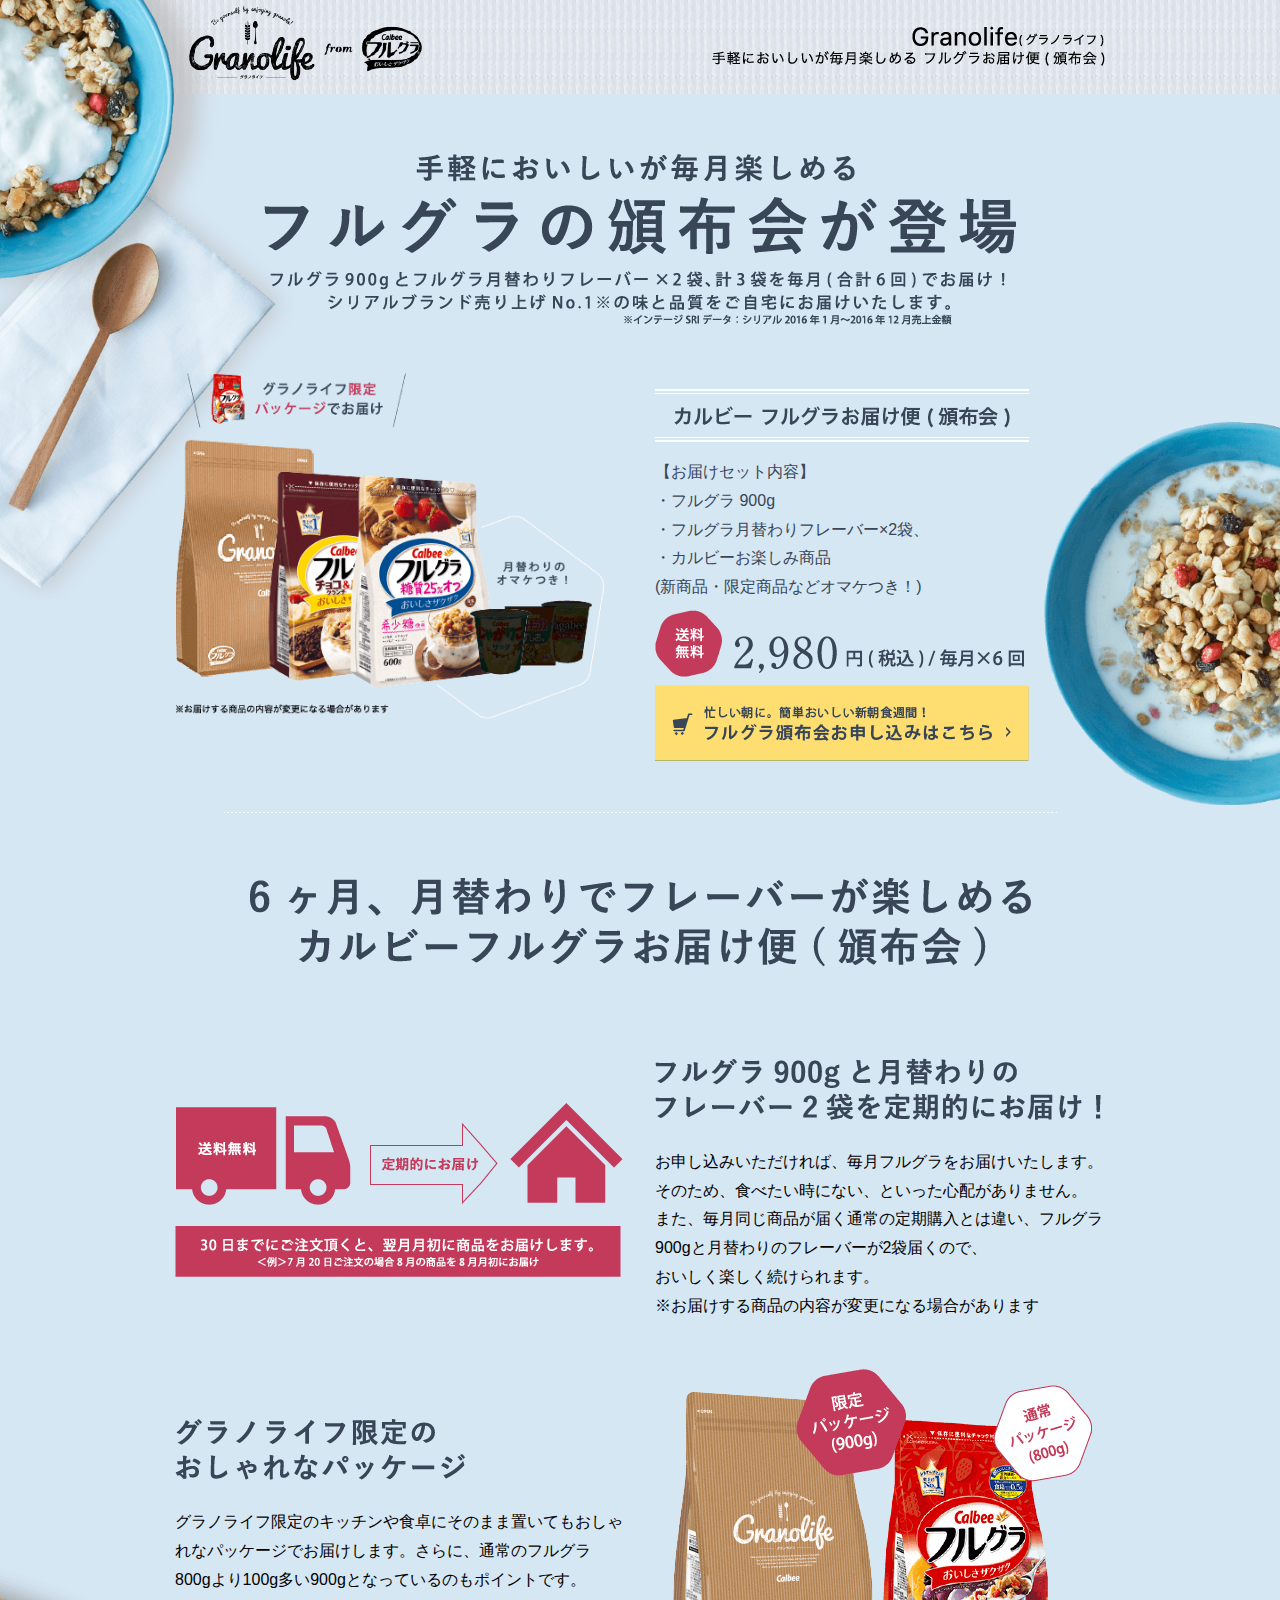
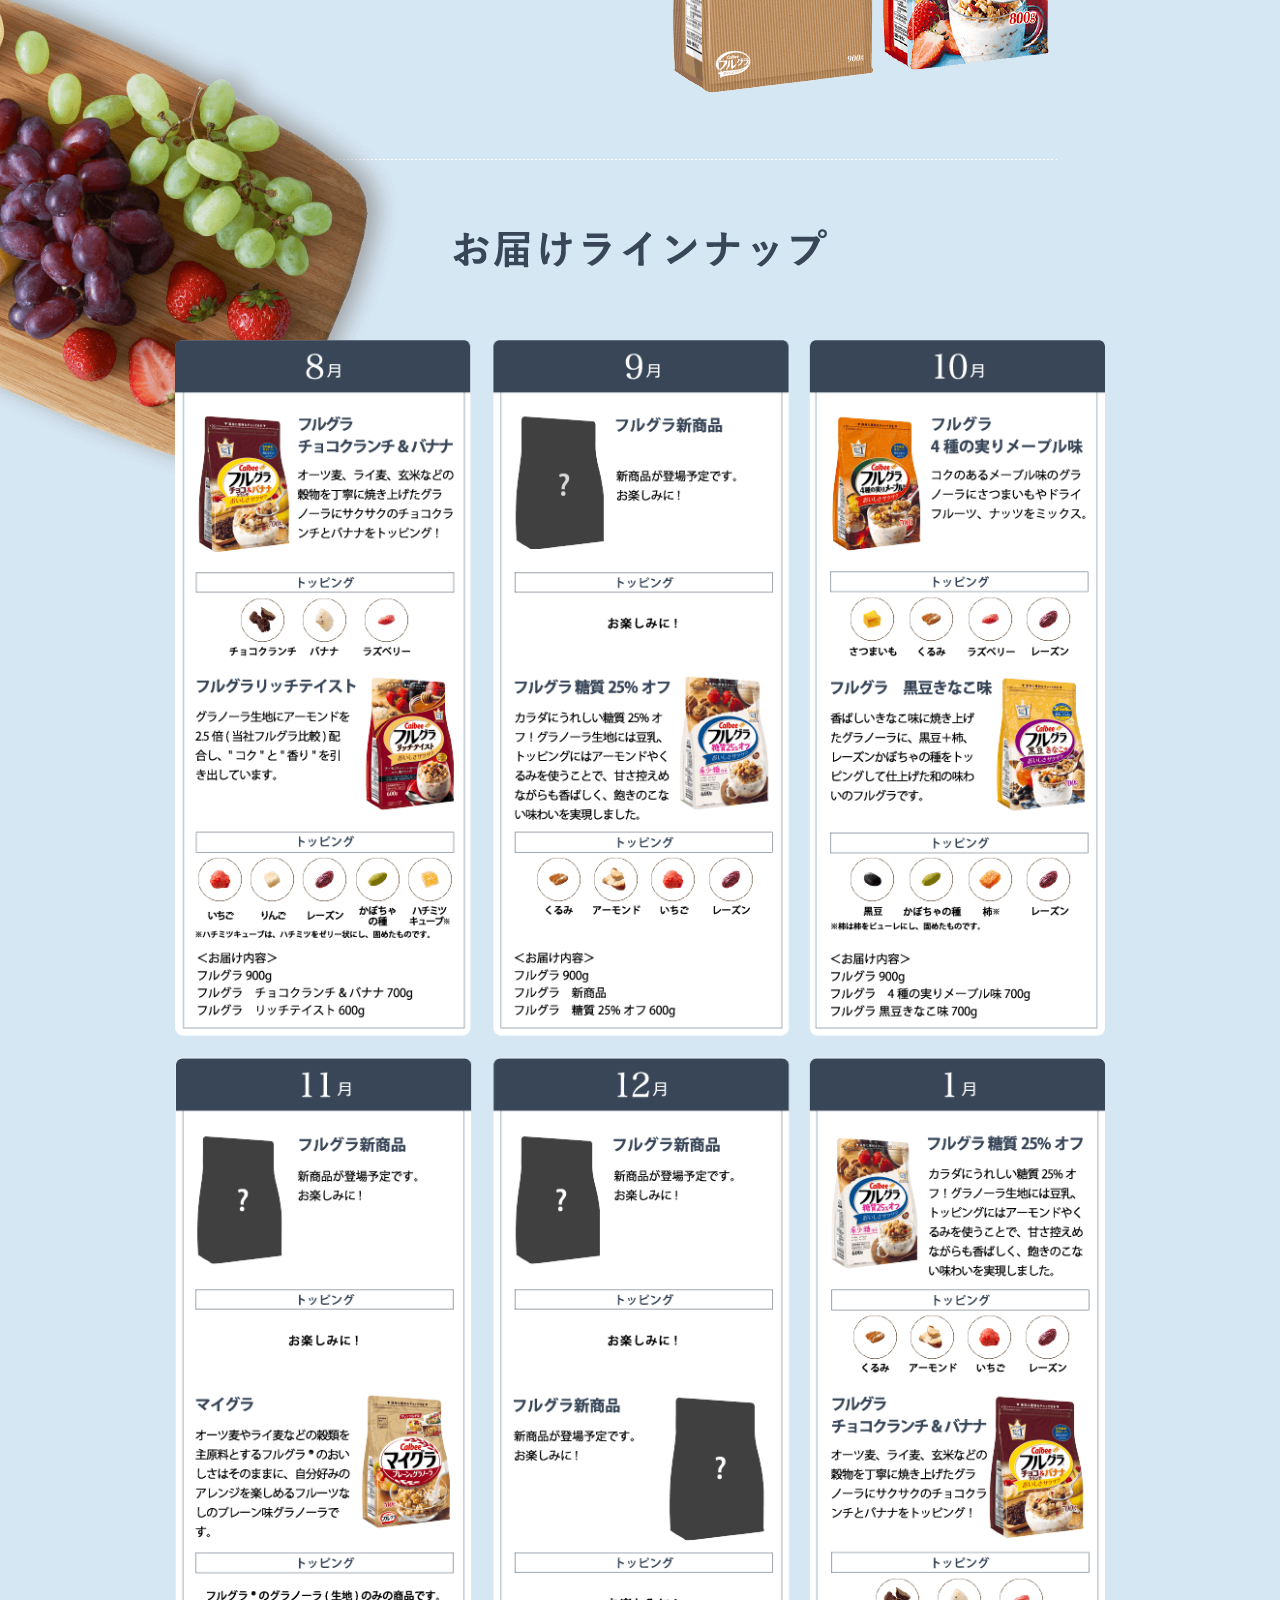
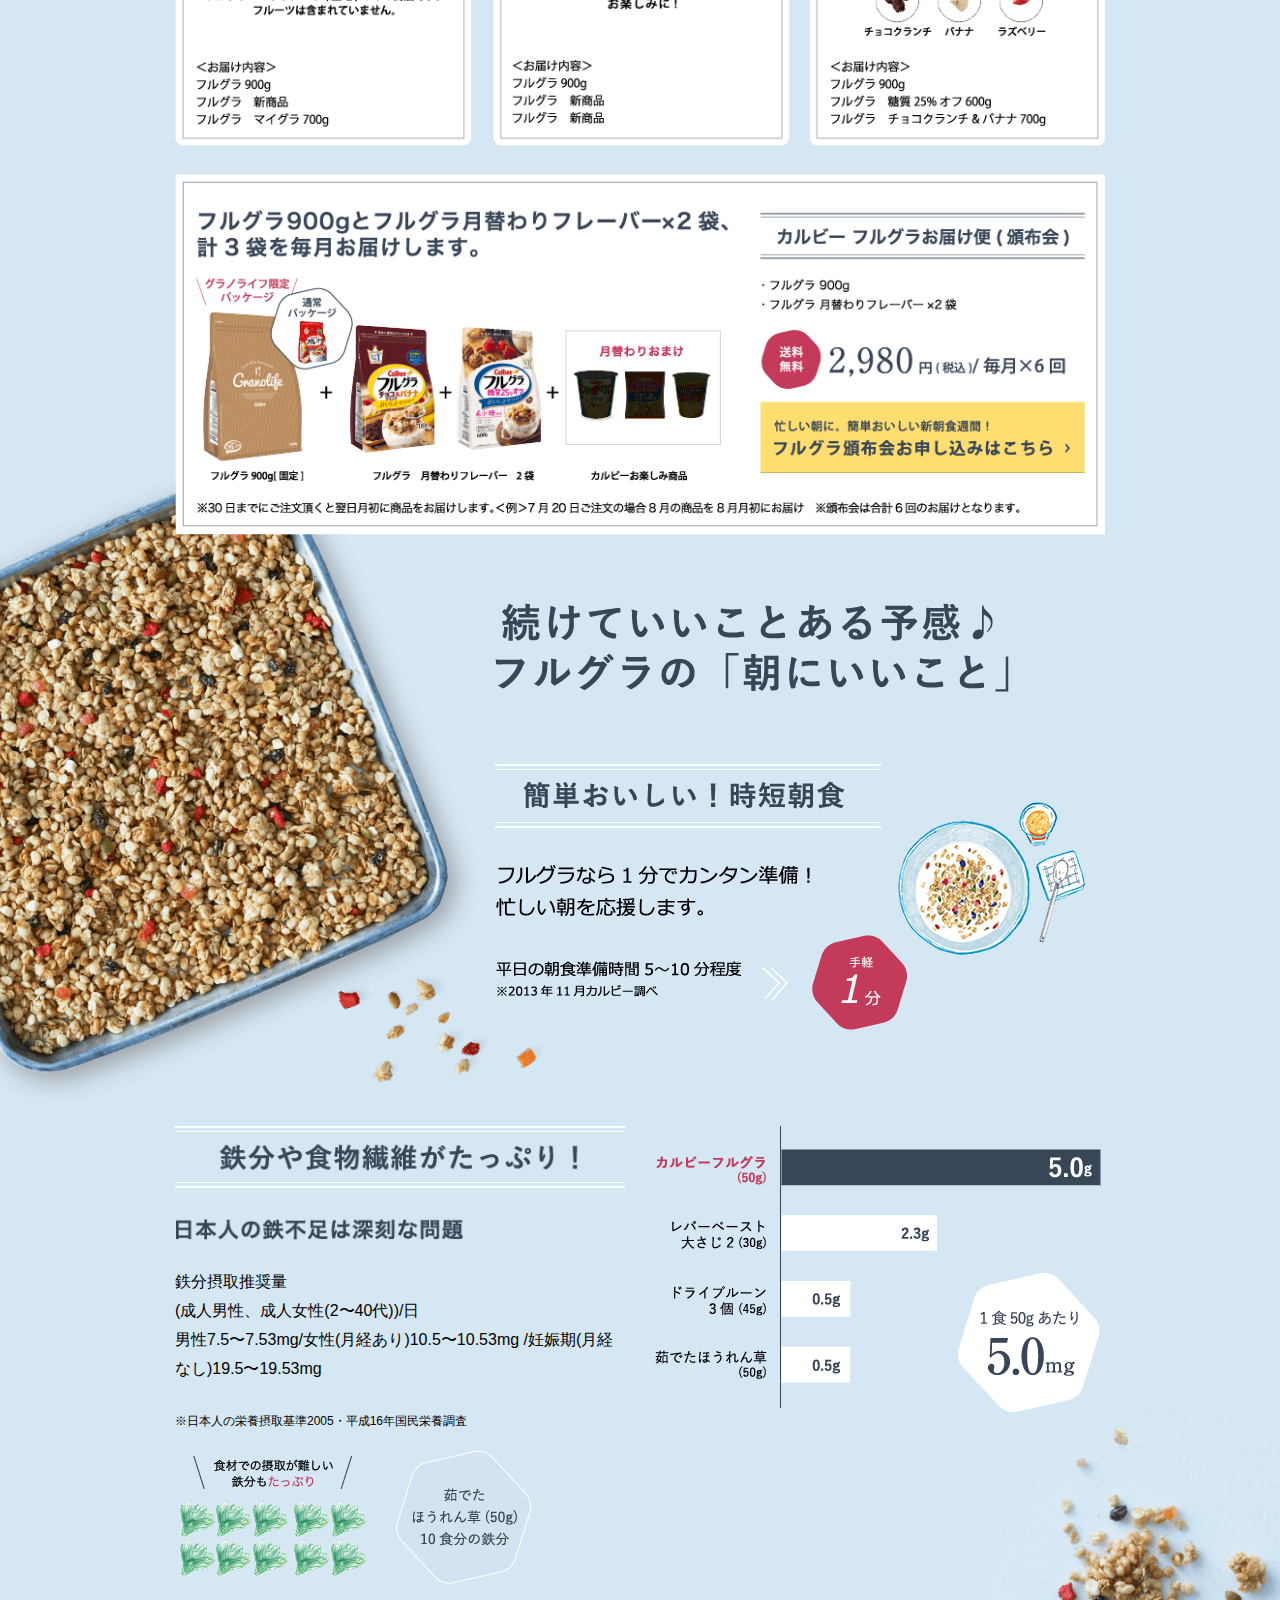
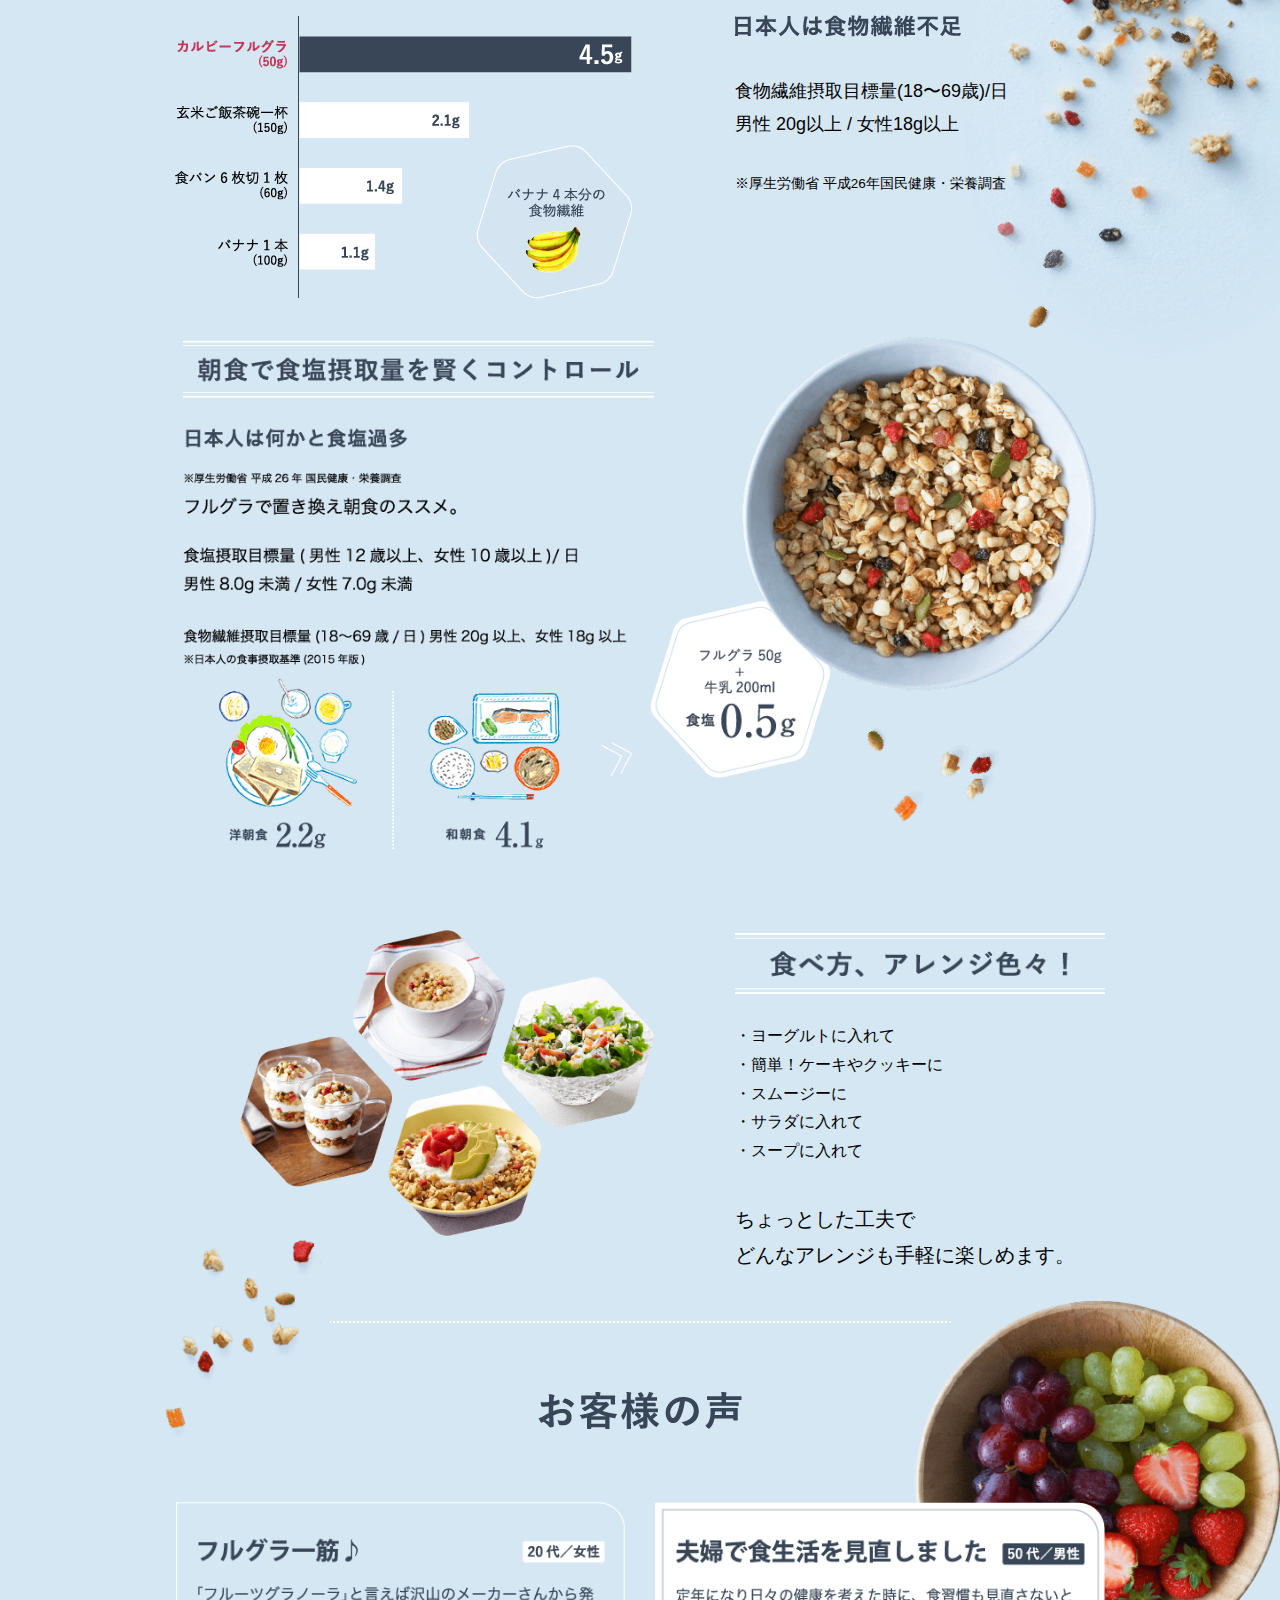
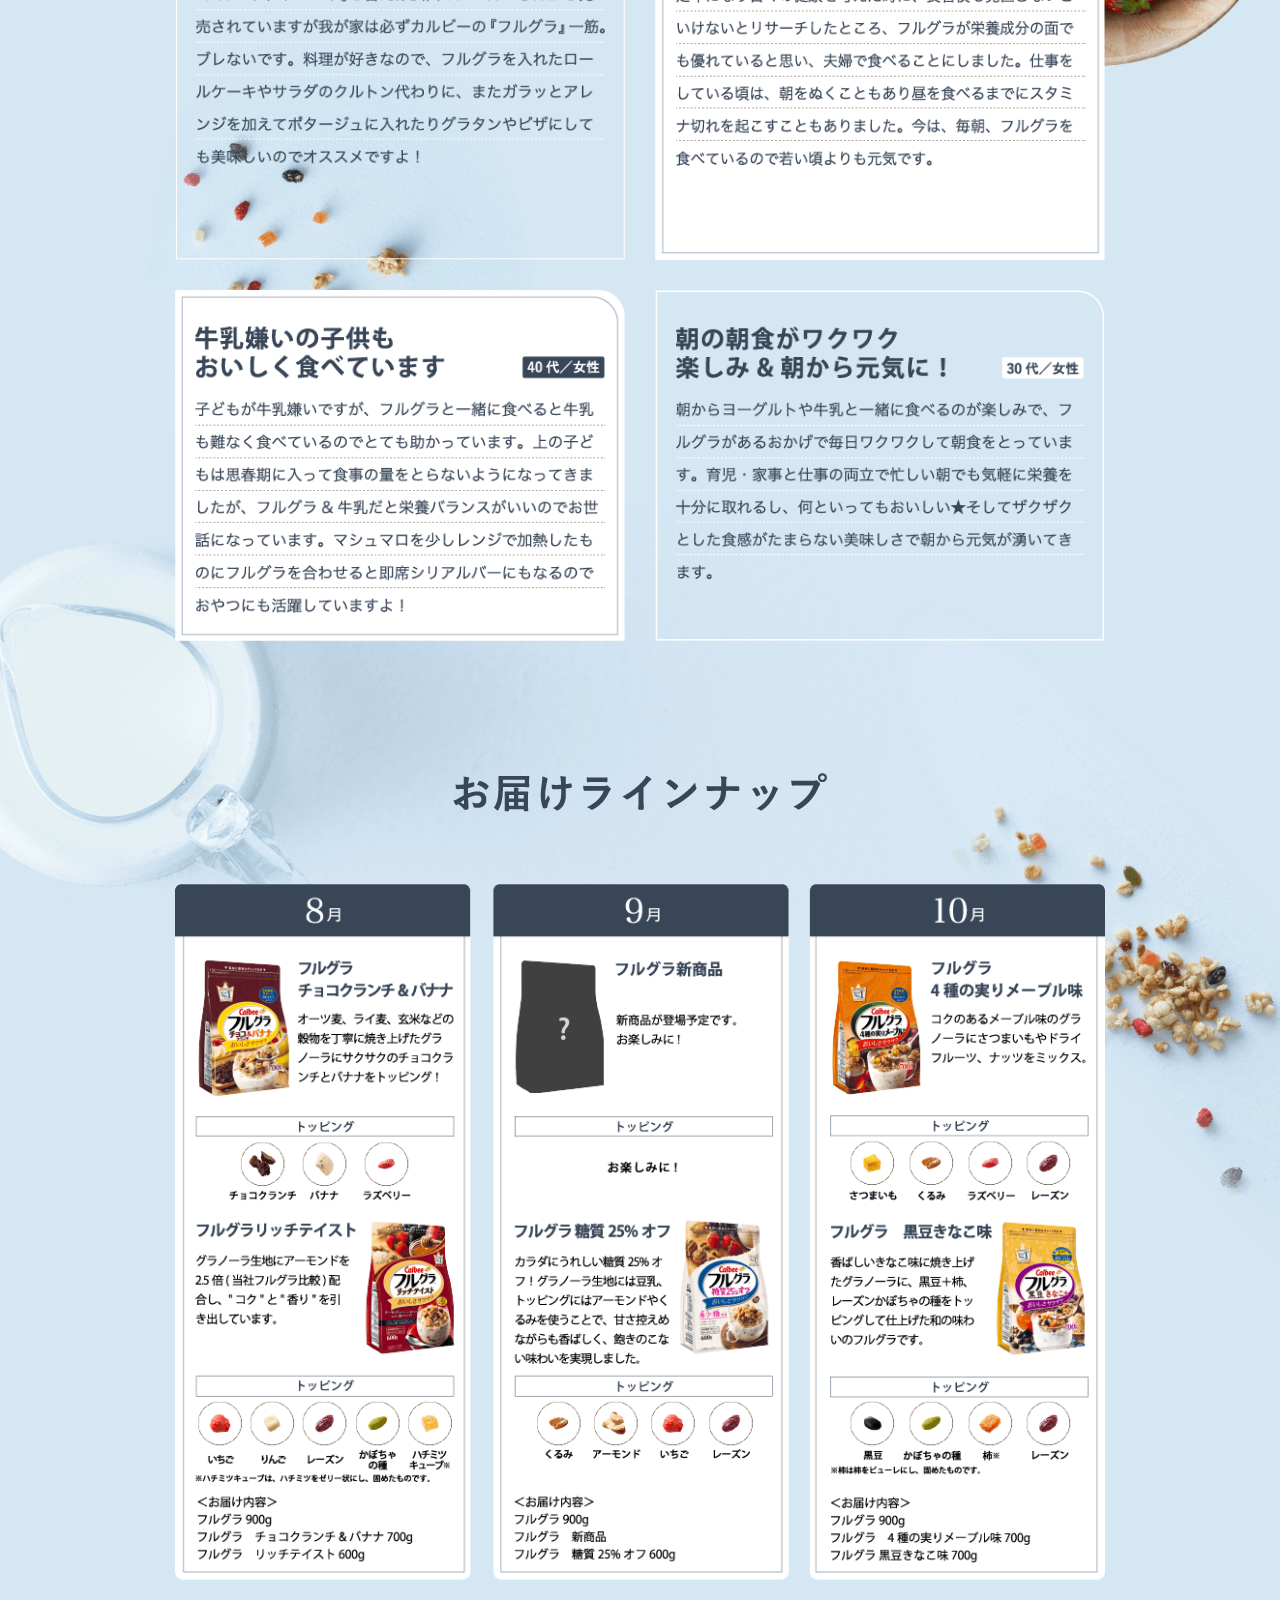
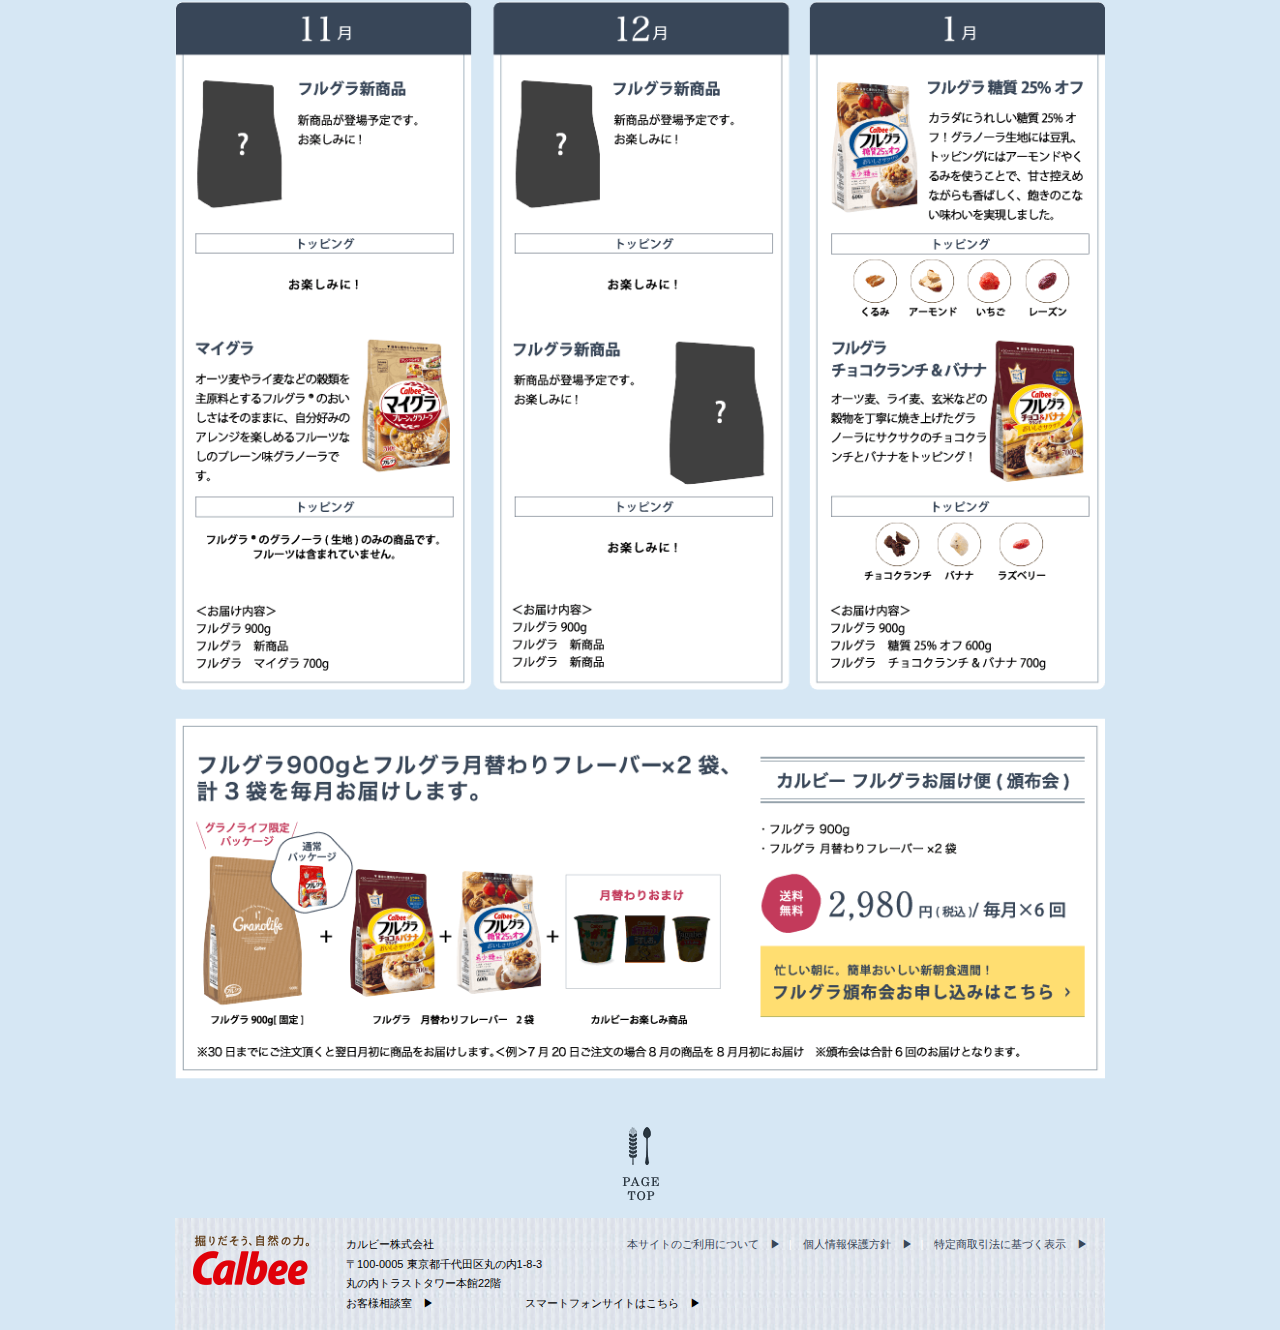
==== sp/index.html @ 4a5d93ea "Add files" ====
<!DOCTYPE html>
<html lang="ja">
  <head>
    <meta charset="utf-8">
    <meta http-equiv="X-UA-Compatible" content="IE=edge">
    <meta name="viewport" content="width=device-width, initial-scale=1">

    <title>Granolife</title>

    <meta name="keywords" content="">
    <meta name="description" content="">

    <link href="css/style.css" rel="stylesheet">

    <!--[if lt IE 9]>
      <script src="https://oss.maxcdn.com/html5shiv/3.7.3/html5shiv.min.js"></script>
      <script src="https://oss.maxcdn.com/respond/1.4.2/respond.min.js"></script>
    <![endif]-->
  </head>
  <body>
    <div class="site-wrapper">
      <header id="header" class="header">
        <div class="container">
          <div class="group">
            <a href="./" class="logo pull-left"><img src="images/logo.png" alt="Granolife"></a>
            <h1 class="site-title pull-right"><img src="images/site_title.png" alt="Granolife(グラノライフ) 手軽においしいが毎月楽しめる フルグラお届け便(頒布会)"></h1>
          </div>
        </div>
      </header>

      <main id="main" class="site-main">
        <div class="container">
          <section id="sec01" class="sec-area">
            <div id="leading" class="text-center"><img src="images/leading.png" alt="手軽においしいが毎月楽しめる手軽においしいが毎月楽しめる"></div>
            <div class="row">
              <div class="grid-6">
                <div class="text-center">
                  <img src="images/product_img01.png" alt="グラノライフ限定パッケージでお届け">
                </div>
              </div>
              <div class="grid-6">
                <div class="title"><img src="images/sec01_title01.png" alt="カルビー フルグラお届け便(頒布会)"></div>
                <div class="desc">
                  【お届けセット内容】<br>
                  ・フルグラ 900g<br>
                  ・フルグラ月替わりフレーバー×2袋、<br>
                  ・カルビーお楽しみ商品<br>
                  (新商品・限定商品などオマケつき！)
                </div>
                <div class="price"><img src="images/price_2980.png" alt="2,980円(税込) /毎月×6回"></div>
                <div class="btn">
                  <a href="./"><img src="images/btn_01.png" alt="フルグラ頒布会お申し込みはこちら"></a>
                </div>
              </div>
            </div>
          </section><!--/#sec01-->
          <hr class="br">

          <section id="sec02" class="sec-area">
            <h2><img src="images/sec02_title_main.png" alt="6ヶ月、月替わりでフレーバーが楽しめるカルビーフルグラお届け便(頒布会)"></h2>
            <div class="row">
              <div class="grid-6">
                <img id="sec2-img1" src="images/sec02_img01.png" alt="30日までにご注文頂くと、翌月月初に商品をお届けします。＜例＞7月20日ご注文の場合8月の商品を8月月初にお届け">
              </div>
              <div class="grid-6">
                <h3><img src="images/sec02_title01.png" alt="フルグラ900gと月替わりのフレーバー2袋を定期的にお届け！"></h3>
                <p>お申し込みいただければ、毎月フルグラをお届けいたします。そのため、食べたい時にない、といった心配がありません。<br>また、毎月同じ商品が届く通常の定期購入とは違い、フルグラ900gと月替わりのフレーバーが2袋届くので、<br>おいしく楽しく続けられます。<br>※お届けする商品の内容が変更になる場合があります</p>
              </div>
            </div>
            <div class="row">
              <div class="grid-6">
                <h3><img src="images/sec02_title02.png" alt="グラノライフ限定のおしゃれなパッケージ"></h3>
                <p>グラノライフ限定のキッチンや食卓にそのまま置いてもおしゃれなパッケージでお届けします。さらに、通常のフルグラ800gより100g多い900gとなっているのもポイントです。</p>
              </div>
              <div class="grid-6">
                <img id="sec2-img2" src="images/sec02_img02.png" alt="限定パッケージ(900g)">
              </div>
            </div>
          </section><!--/#sec02-->
          <hr class="br">

          <section id="sec03" class="sec-area">
            <h2><img src="images/sec_title_del.png" alt="お届けラインナップ"></h2>
            <p class="img-sec">
              <img src="images/del_group01.png" alt="お届けラインナップ">
            </p>
            <p class="img-sec">
              <a href="./"><img src="images/del_group02.png" alt="お届けラインナップ"></a>
            </p>
          </section><!--/#sec03-->

          <section id="sec04" class="sec-area">
            <div id="part1">
              <div class="row">
                <div class="grid-offset-4 grid-8">
                  <h2><img src="images/sec04_title_main.png" alt="続けていいことある予感♪フルグラの「朝にいいこと」"></h2>
                  <p><img src="images/sec04_img01.png" alt="簡単おいしい！時短朝食"></p>
                </div>
              </div>
            </div>
            <div id="part2">
              <div class="row">
                <div class="grid-6">
                  <div class="img-part"><img src="images/sec04_part2_img01.png" alt="鉄分や食物繊維がたっぷり！"></div>
                  <p>鉄分摂取推奨量<br>(成人男性、成人女性(2〜40代))/日<br>男性7.5〜7.53mg/女性(月経あり)10.5〜10.53mg /妊娠期(月経なし)19.5〜19.53mg</p>
                  <p class="small">※日本人の栄養摂取基準2005・平成16年国民栄養調査</p>
                  <div class="img-part"><img src="images/sec04_part2_img02.png" alt="鉄分や食物繊維がたっぷり！"></div>
                </div>
                <div class="grid-6">
                  <img src="images/sec04_part2_img03.png" alt="カルビーフルグラ(50g)">
                </div>
              </div>
              <div class="row">
                <div class="grid-7">
                  <p><img src="images/sec04_part2_img04.png" alt="カルビーフルグラ(50g)"></p>
                </div>
                <div class="grid-5">
                  <h3><img src="images/sec04_title_01.png" alt="日本人は食物繊維不足"></h3>
                  <p>食物繊維摂取目標量(18〜69歳)/日<br>男性 20g以上 / 女性18g以上</p>
                  <div class="small">※厚生労働省 平成26年国民健康・栄養調査</div>
                </div>
              </div>
            </div>
            <div id="part3">
              <div class="row">
                <div class="grid-12">
                  <img src="images/sec04_part3_img01.png" alt="朝食で食塩摂取量を賢くコントロール">
                </div>
              </div>
            </div>
            <div id="part4">
              <div class="row">
                <div class="grid-7">
                  <img src="images/sec04_part4_img01.png" alt="食べ方、アレンジ色々！">
                </div>
                <div class="grid-5">
                  <h3><img src="images/sec04_part4_title01.png" alt="食べ方、アレンジ色々！"></h3>
                  <p>
                    ・ヨーグルトに入れて<br>
                    ・簡単！ケーキやクッキーに<br>
                    ・スムージーに<br>
                    ・サラダに入れて<br>
                    ・スープに入れて
                  </p>
                  <p>ちょっとした工夫で<br>どんなアレンジも手軽に楽しめます。</p>
                </div>
              </div>
            </div><hr class="br">
          </section><!--/#sec04-->

          <section id="sec05" class="sec-area">
            <h2><img src="images/sec05_title_main.png" alt="お客様の声"></h2>
            <div class="row">
              <div class="grid-6"><img src="images/block_img01.png" alt="フルグラ一筋♪"></div>
              <div class="grid-6"><img src="images/block_img02.png" alt="夫婦で食生活を見直しました"></div>
            </div>
            <div class="row">
              <div class="grid-6"><img src="images/block_img03.png" alt="牛乳嫌いの子供もおいしく食べています"></div>
              <div class="grid-6"><img src="images/block_img04.png" alt="朝の朝食がワクワク楽しみ&朝から元気に！"></div>
            </div>
          </section><!--/#sec05-->

          <section id="sec06" class="sec-area">
            <h2><img src="images/sec_title_del.png" alt="お届けラインナップ"></h2>
            <p class="img-sec">
              <img src="images/del_group01.png" alt="お届けラインナップ">
            </p>
            <p class="img-sec">
              <a href="./"><img src="images/del_group02.png" alt="お届けラインナップ"></a>
            </p>
          </section>
        </div>
      </main>

      <div class="page-top">
        <a href="#header"><img src="images/page_top.png" alt="Page top"></a>
      </div>
    </div>

    <div class="container">
      <footer id="footer" class="site-footer">
        <div class="row">
          <div class="grid-2">
            <div class="foo-logo"><img src="images/calbee.png" alt="Calbee"></div>
          </div>
          <div class="grid-10">
            <div class="clearfix">
              <div class="address pull-left">
                カルビー株式会社<br>
                〒100-0005 東京都千代田区丸の内1-8-3<br>
                丸の内トラストタワー本館22階
              </div>
              <ul class="nav-menu pull-right">
                <li><a href="#">本サイトのご利用について　▶︎</a></li>
                <li><a href="#">個人情報保護方針　▶︎</a></li>
                <li><a href="#">特定商取引法に基づく表示　▶︎</a></li>
              </ul>
            </div>
            <div class="clearfix">
              <ul class="other">
                <li><a href="#">お客様相談室　▶︎</a></li>
                <li><a href="#">スマートフォンサイトはこちら　▶︎</a></li>
              </ul>
            </div>
          </div>
        </div>
      </footer>
    </div>

    <script src="https://ajax.googleapis.com/ajax/libs/jquery/1.12.4/jquery.min.js"></script>
		<script
		<script src="js/script.js" type="text/javascript"></script>
  </body>
</html>
---- sp/css/style.css ----
/*! normalize.css v3.0.3 | MIT License | github.com/necolas/normalize.css */
html {
  font-family: sans-serif;
  -webkit-text-size-adjust: 100%;
      -ms-text-size-adjust: 100%;
}
body {
  margin: 0;
}
article,
aside,
details,
figcaption,
figure,
footer,
header,
hgroup,
main,
menu,
nav,
section,
summary {
  display: block;
}
audio,
canvas,
progress,
video {
  display: inline-block;
  vertical-align: baseline;
}
audio:not([controls]) {
  display: none;
  height: 0;
}
[hidden],
template {
  display: none;
}
a {
  background-color: transparent;
}
a:active,
a:hover {
  outline: 0;
}
abbr[title] {
  border-bottom: 1px dotted;
}
b,
strong {
  font-weight: bold;
}
dfn {
  font-style: italic;
}
h1 {
  margin: .67em 0;
  font-size: 2em;
}
mark {
  color: #000;
  background: #ff0;
}
small {
  font-size: 80%;
}
sub,
sup {
  position: relative;
  font-size: 75%;
  line-height: 0;
  vertical-align: baseline;
}
sup {
  top: -.5em;
}
sub {
  bottom: -.25em;
}
img {
  border: 0;
}
svg:not(:root) {
  overflow: hidden;
}
figure {
  margin: 1em 40px;
}
hr {
  height: 0;
  -webkit-box-sizing: content-box;
     -moz-box-sizing: content-box;
          box-sizing: content-box;
}
pre {
  overflow: auto;
}
code,
kbd,
pre,
samp {
  font-family: monospace, monospace;
  font-size: 1em;
}
button,
input,
optgroup,
select,
textarea {
  margin: 0;
  font: inherit;
  color: inherit;
}
button {
  overflow: visible;
}
button,
select {
  text-transform: none;
}
button,
html input[type="button"],
input[type="reset"],
input[type="submit"] {
  -webkit-appearance: button;
  cursor: pointer;
}
button[disabled],
html input[disabled] {
  cursor: default;
}
button::-moz-focus-inner,
input::-moz-focus-inner {
  padding: 0;
  border: 0;
}
input {
  line-height: normal;
}
input[type="checkbox"],
input[type="radio"] {
  -webkit-box-sizing: border-box;
     -moz-box-sizing: border-box;
          box-sizing: border-box;
  padding: 0;
}
input[type="number"]::-webkit-inner-spin-button,
input[type="number"]::-webkit-outer-spin-button {
  height: auto;
}
input[type="search"] {
  -webkit-box-sizing: content-box;
     -moz-box-sizing: content-box;
          box-sizing: content-box;
  -webkit-appearance: textfield;
}
input[type="search"]::-webkit-search-cancel-button,
input[type="search"]::-webkit-search-decoration {
  -webkit-appearance: none;
}
fieldset {
  padding: .35em .625em .75em;
  margin: 0 2px;
  border: 1px solid #c0c0c0;
}
legend {
  padding: 0;
  border: 0;
}
textarea {
  overflow: auto;
}
optgroup {
  font-weight: bold;
}
table {
  border-spacing: 0;
  border-collapse: collapse;
}
td,
th {
  padding: 0;
}
p{
  margin-top: 1.75em;
  margin-bottom: 1.75em;
}
p:last-child{
  margin-bottom: 0;
}
* {
  -webkit-box-sizing: border-box;
     -moz-box-sizing: border-box;
          box-sizing: border-box;
}
*:before,
*:after {
  -webkit-box-sizing: border-box;
     -moz-box-sizing: border-box;
          box-sizing: border-box;
}
html {
  font-size: 10px;
  -webkit-tap-highlight-color: rgba(0, 0, 0, 0);
}
body {
  font-family:"ヒラギノ角ゴ Pro W3", "Hiragino Kaku Gothic Pro",Osaka, "メイリオ", Meiryo, "ＭＳ Ｐゴシック", "MS PGothic", sans-serif;
  font-size: 16px;
  color: #000;
  background-color: #D6E7F4;
  line-height: 1.8;
  overflow-x: hidden;
  -webkit-overflow-scrolling: touch
}
input,
button,
select,
textarea {
  font-family: inherit;
  font-size: inherit;
  line-height: inherit;
}
a {
  color: #000;
  text-decoration: none;
  -webkit-transition: all 0.25s ease;
  -moz-transition: all 0.25s ease;
  transition: all 0.25s ease;
}
a:hover,
a:focus {
  color: #000;
  text-decoration: underline;
  opacity: 0.75;
}
a:focus {
  outline: 5px auto -webkit-focus-ring-color;
  outline-offset: -2px;
}
figure {
  margin: 0;
}
img {
  vertical-align: middle;
}
[role="button"] {
  cursor: pointer;
}
ul,
ol {
  margin-top: 0;
  margin-bottom: 10px;
}
ul ul,
ol ul,
ul ol,
ol ol {
  margin-bottom: 0;
}
dl {
  margin-top: 0;
  margin-bottom: 20px;
}
dt,
dd {
  line-height: 1.42857143;
}
dt {
  font-weight: bold;
}
dd {
  margin-left: 0;
}
img {
  vertical-align: middle;
  max-width: 100%;
}
hr {
  margin-top: 20px;
  margin-bottom: 20px;
  border: 0;
  border-top: 1px solid #eeeeee;
}
h2{
  text-align: center;
  margin-bottom: 3em;
}
[role="button"] {
  cursor: pointer;
}
.text-center{
  text-align: center;
}
.text-left{
  text-align: left;
}
.text-right{
  text-align: right;
}
.container {
  margin-right: auto;
  margin-left: auto;
  padding-left: 15px;
  padding-right: 15px;
  width: 960px;
}
.row {
  margin-left: -15px;
  margin-right: -15px;
}
.grid-1,
.grid-2,
.grid-3,
.grid-4,
.grid-5,
.grid-6,
.grid-7,
.grid-8,
.grid-9,
.grid-10,
.grid-11,
.grid-12{
  position: relative;
  min-height: 1px;
  padding-left: 15px;
  padding-right: 15px;
}
.grid-1, .grid-2, .grid-3, .grid-4, .grid-5, .grid-6, .grid-7, .grid-8, .grid-9, .grid-10, .grid-11, .grid-12 {
  float: left;
}
.grid-12 {
  width: 100%;
}
.grid-11 {
  width: 91.66666667%;
}
.grid-10 {
  width: 83.33333333%;
}
.grid-9 {
  width: 75%;
}
.grid-8 {
  width: 66.66666667%;
}
.grid-7 {
  width: 58.33333333%;
}
.grid-6 {
  width: 50%;
}
.grid-5 {
  width: 41.66666667%;
}
.grid-4 {
  width: 33.33333333%;
}
.grid-3 {
  width: 25%;
}
.grid-2 {
  width: 16.66666667%;
}
.grid-1 {
  width: 8.33333333%;
}
.grid-pull-12 {
  right: 100%;
}
.grid-pull-11 {
  right: 91.66666667%;
}
.grid-pull-10 {
  right: 83.33333333%;
}
.grid-pull-9 {
  right: 75%;
}
.grid-pull-8 {
  right: 66.66666667%;
}
.grid-pull-7 {
  right: 58.33333333%;
}
.grid-pull-6 {
  right: 50%;
}
.grid-pull-5 {
  right: 41.66666667%;
}
.grid-pull-4 {
  right: 33.33333333%;
}
.grid-pull-3 {
  right: 25%;
}
.grid-pull-2 {
  right: 16.66666667%;
}
.grid-pull-1 {
  right: 8.33333333%;
}
.grid-pull-0 {
  right: auto;
}
.grid-push-12 {
  left: 100%;
}
.grid-push-11 {
  left: 91.66666667%;
}
.grid-push-10 {
  left: 83.33333333%;
}
.grid-push-9 {
  left: 75%;
}
.grid-push-8 {
  left: 66.66666667%;
}
.grid-push-7 {
  left: 58.33333333%;
}
.grid-push-6 {
  left: 50%;
}
.grid-push-5 {
  left: 41.66666667%;
}
.grid-push-4 {
  left: 33.33333333%;
}
.grid-push-3 {
  left: 25%;
}
.grid-push-2 {
  left: 16.66666667%;
}
.grid-push-1 {
  left: 8.33333333%;
}
.grid-push-0 {
  left: auto;
}
.grid-offset-12 {
  margin-left: 100%;
}
.grid-offset-11 {
  margin-left: 91.66666667%;
}
.grid-offset-10 {
  margin-left: 83.33333333%;
}
.grid-offset-9 {
  margin-left: 75%;
}
.grid-offset-8 {
  margin-left: 66.66666667%;
}
.grid-offset-7 {
  margin-left: 58.33333333%;
}
.grid-offset-6 {
  margin-left: 50%;
}
.grid-offset-5 {
  margin-left: 41.66666667%;
}
.grid-offset-4 {
  margin-left: 33.33333333%;
}
.grid-offset-3 {
  margin-left: 25%;
}
.grid-offset-2 {
  margin-left: 16.66666667%;
}
.grid-offset-1 {
  margin-left: 8.33333333%;
}
.grid-offset-0 {
  margin-left: 0%;
}
.clearfix:before,
.clearfix:after,
.container:before,
.container:after,
.container-fluid:before,
.container-fluid:after,
.row:before,
.row:after {
  content: " ";
  display: table;
}
.clearfix:after,
.container:after,
.container-fluid:after,
.row:after {
  clear: both;
}
.pull-left{
  float: left;
}
.pull-right{
  float: right;
}
.img-sec{
  text-align: center;
}
.img-sec:last-child{
  margin-bottom: 3em;
}
.small{
  font-size: 75%;
}
.br {
	background: url(../images/breakline.png) no-repeat center center;
	width: 100%;
	height: 2px;
	outline: 0;
	border: 0;
	margin-top: 3em;
	margin-bottom: 4em;
}
.header .group,
.header .logo,
#main #sec03,
#main #sec04,
#main #sec03 .img-sec{
  position: relative;
}


.header {
	background: url(../images/pattern.jpg);
	margin-bottom: 60px;
}
.header .group:before {
	content: '';
	position: absolute;
	left: -380px;
	top: 0;
	background: url(../images/bg01.png) no-repeat;
	width: 500px;
	height: 600px;
	background-size: 500px auto;
}
/*.header .group:after {
	content: '';
	position: absolute;
	right: -400px;
	top: 70px;
	background: url(../images/bg02.png) no-repeat;
	width: 470px;
	height: 600px;
	background-size: 470px auto;
}*/
.header .site-title{
	margin-top: 15px;
}
#main #sec01{
  color: #384658;
  position: relative;
}
#main #sec01:after {
    content: '';
    position: absolute;
    right: -400px;
    top: 70px;
    background: url(../images/bg02.png) no-repeat;
        background-size: auto auto;
    width: 470px;
    height: 600px;
    background-size: 470px auto;
}

#main #sec01 .title{
  margin: 1em 0;
}
#main #sec01 .price {
	margin: .5em 0;
}
#main #leading {
	margin-bottom: 3em;
}
#main #sec02{
  color: #000;
}
#main #sec02 .row{
  margin-bottom: 5em;
}
#main #sec02 .row:last-child{
  margin-bottom: 0;
}
#main #sec02 #sec2-img1{
  margin-top: 4em;
}
#main #sec02 #sec2-img2 {
	margin-top: -2em;
}
#main #sec03:before {
	content: '';
	position: absolute;
	left: -420px;
	top: -280px;
	background: url(../images/bg03.png) no-repeat;
	width: 800px;
	height: 600px;
	background-size: 650px auto;
}
#main #sec04:before {
	content: '';
	position: absolute;
	left: -410px;
	top: -150px;
	background: url(../images/bg04.png) no-repeat;
	width: 800px;
	height: 670px;
	background-size: 800px auto;
	z-index: -1;
}
#main #sec04 #part1 h2{
  text-align: left;
}
#main #sec04 #part2{
	margin-top: 6em;
  position: relative;
}
#main #sec04 #part2 .small{
  margin-bottom: 10px;
}
#main #sec04 #part2:after {
	content: '';
	position: absolute;
	right: -270px;
	bottom: -60px;
	background: url(../images/bg07.png) no-repeat;
	width: 420px;
	height: 610px;
	background-size: 420px auto;
	z-index: -1;
}
#main #sec04 #part2 .row:last-child{
  font-size: 18px;
}
#main #sec04 #part3 {
	margin-top: 2em;
}
#main #sec04 #part4 {
	margin-top: 3em;
  position: relative;
}
#main #sec04 #part4:before {
	content: '';
	position: absolute;
	left: -40px;
	bottom: -170px;
	background: url(../images/bg09.png) no-repeat;
	width: 200px;
	height: 230px;
	z-index: -1;
}
#main #sec04 #part4 p:last-child{
  font-size: 20px;
}
#main #sec04 .br{
  background: url(../images/line_trick.png) no-repeat center center;
}
#main #sec05 {
  margin-bottom: 8em;
  position: relative;
}
#main #sec05:before{
  content: '';
	position: absolute;
	left: -180px;
	top: -90px;
	background: url(../images/bg05.png) no-repeat;
	width: 460px;
	height: 390px;
	background-size: 460px auto;
	z-index: -1;
}
#main #sec05:after {
	content: '';
	position: absolute;
	right: -180px;
	top: -90px;
	background: url(../images/bg08.png) no-repeat;
	width: 370px;
	height: 370px;
	background-size: 370px auto;
	z-index: -1;
}
#main #sec05:before {
	content: '';
	position: absolute;
	left: -250px;
	top: 200px;
	background: url(../images/bg05.png) no-repeat;
	width: 1000px;
	height: 1000px;
	background-size: 960px auto;
	z-index: -1;
}
#main #sec05 .row + .row{
  margin-top: 30px;
}
#main #sec06{
  position: relative;
}
#main #sec06:before {
	content: '';
	position: absolute;
	right: -400px;
	top: -270px;
	background: url(../images/bg06.png) no-repeat;
	width: 700px;
	height: 800px;
	background-size: 700px auto;
	z-index: -1;
}
.page-top {
	text-align: center;
	margin-bottom: 1em;
}
.site-footer {
	background: url(../images/pattern.jpg);
	font-size: 11px;
  padding: 1.5em;
}
.site-footer .address{
  color: #000;
}
.site-footer ul{
  list-style: none;
  padding: 0;
  margin: 0;
}
.site-footer .nav-menu li{
  display: inline-block;
  vertical-align: middle;
  position: relative;
}
.site-footer .nav-menu li:last-child:after{
  display: none;
}
.site-footer .nav-menu li:after{
  content: '|';
  color: #FFF;
  display: inline-block;
  margin: 0 8px;
}
.site-footer .nav-menu li a{
  color: #384658;
}
.site-footer .other li{
  display: inline-block;
  margin-right: 8em;
}
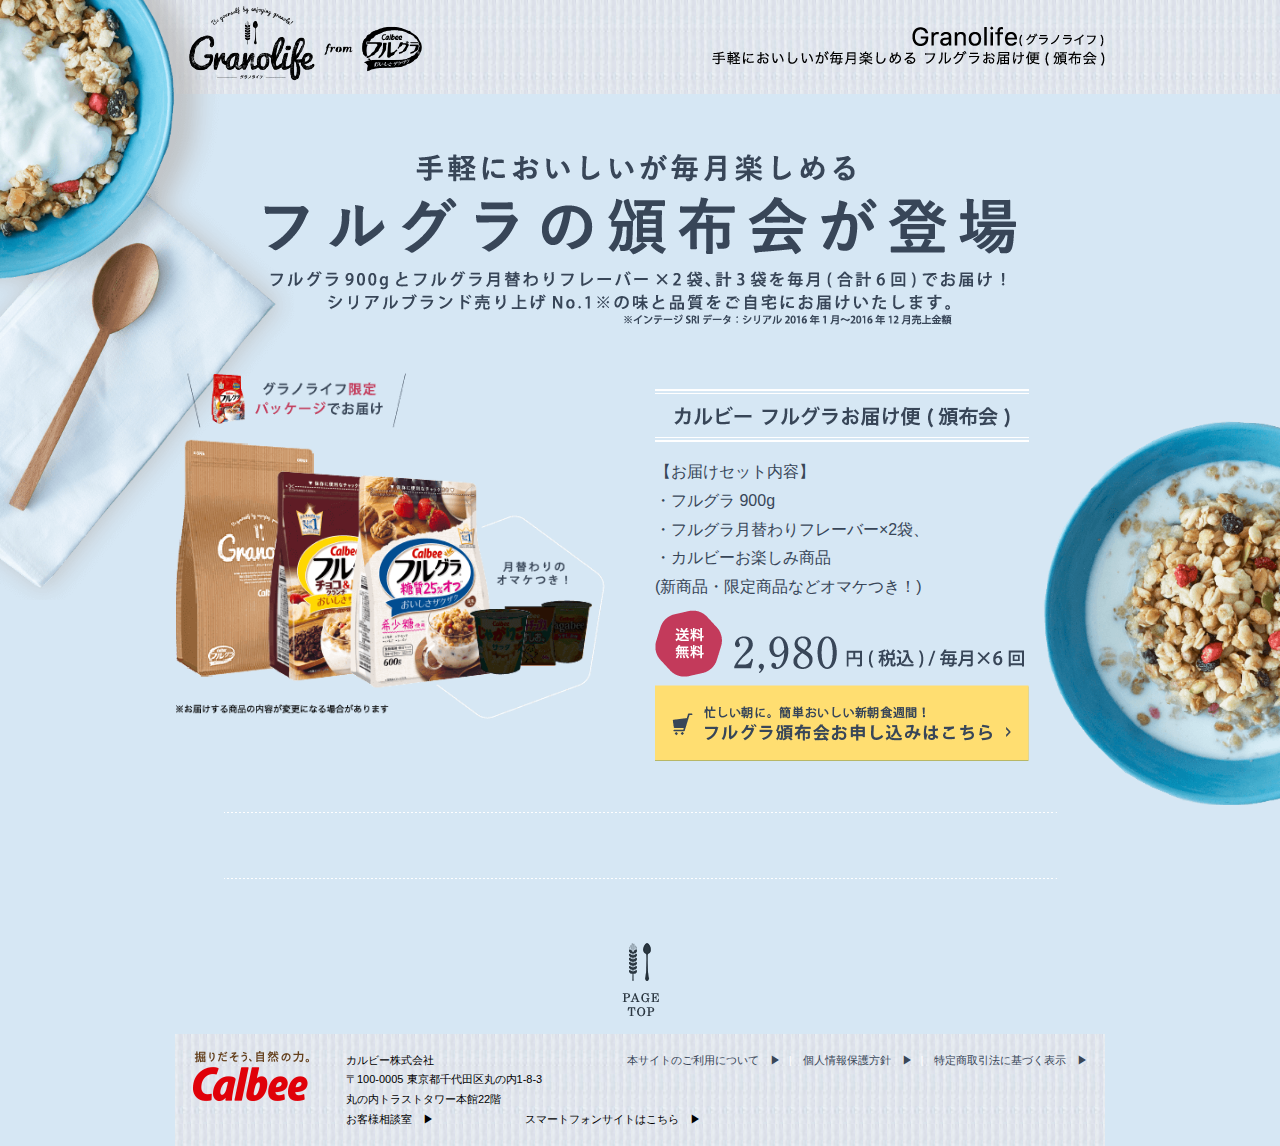
==== commit cd7db30e: "no message" ====
--- a/sp/index.html
+++ b/sp/index.html
@@ -56,7 +56,7 @@
           </section><!--/#sec01-->
           <hr class="br">
 
-          <section id="sec02" class="sec-area">
+          <!--<section id="sec02" class="sec-area">
             <h2><img src="images/sec02_title_main.png" alt="6ヶ月、月替わりでフレーバーが楽しめるカルビーフルグラお届け便(頒布会)"></h2>
             <div class="row">
               <div class="grid-6">
@@ -76,10 +76,10 @@
                 <img id="sec2-img2" src="images/sec02_img02.png" alt="限定パッケージ(900g)">
               </div>
             </div>
-          </section><!--/#sec02-->
+          </section>--><!--/#sec02-->
           <hr class="br">
 
-          <section id="sec03" class="sec-area">
+          <!--<section id="sec03" class="sec-area">
             <h2><img src="images/sec_title_del.png" alt="お届けラインナップ"></h2>
             <p class="img-sec">
               <img src="images/del_group01.png" alt="お届けラインナップ">
@@ -87,9 +87,9 @@
             <p class="img-sec">
               <a href="./"><img src="images/del_group02.png" alt="お届けラインナップ"></a>
             </p>
-          </section><!--/#sec03-->
-
-          <section id="sec04" class="sec-area">
+          </section>--><!--/#sec03-->
+
+          <!--<section id="sec04" class="sec-area">
             <div id="part1">
               <div class="row">
                 <div class="grid-offset-4 grid-8">
@@ -146,9 +146,9 @@
                 </div>
               </div>
             </div><hr class="br">
-          </section><!--/#sec04-->
-
-          <section id="sec05" class="sec-area">
+          </section>--><!--/#sec04-->
+
+          <!--<section id="sec05" class="sec-area">
             <h2><img src="images/sec05_title_main.png" alt="お客様の声"></h2>
             <div class="row">
               <div class="grid-6"><img src="images/block_img01.png" alt="フルグラ一筋♪"></div>
@@ -158,9 +158,9 @@
               <div class="grid-6"><img src="images/block_img03.png" alt="牛乳嫌いの子供もおいしく食べています"></div>
               <div class="grid-6"><img src="images/block_img04.png" alt="朝の朝食がワクワク楽しみ&朝から元気に！"></div>
             </div>
-          </section><!--/#sec05-->
-
-          <section id="sec06" class="sec-area">
+          </section>--><!--/#sec05-->
+
+          <!--<section id="sec06" class="sec-area">
             <h2><img src="images/sec_title_del.png" alt="お届けラインナップ"></h2>
             <p class="img-sec">
               <img src="images/del_group01.png" alt="お届けラインナップ">
@@ -168,7 +168,7 @@
             <p class="img-sec">
               <a href="./"><img src="images/del_group02.png" alt="お届けラインナップ"></a>
             </p>
-          </section>
+          </section>-->
         </div>
       </main>
 
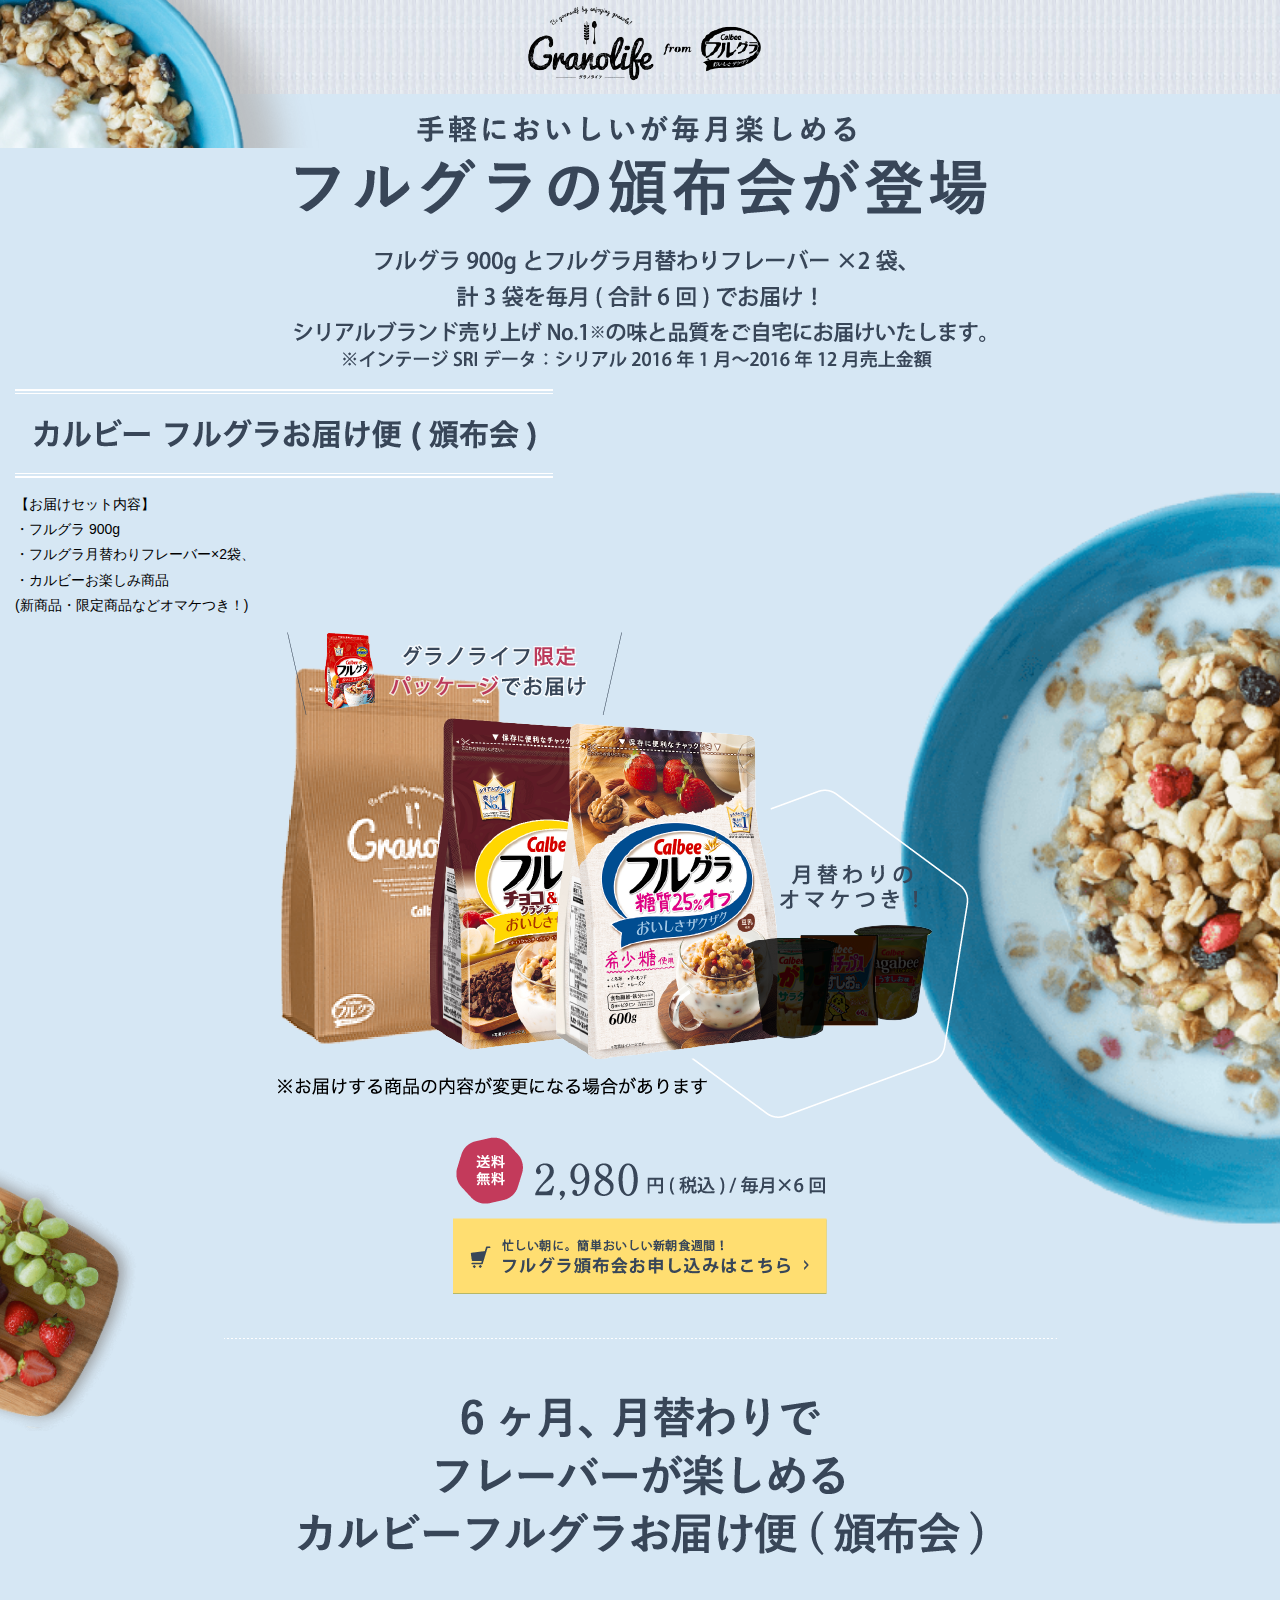
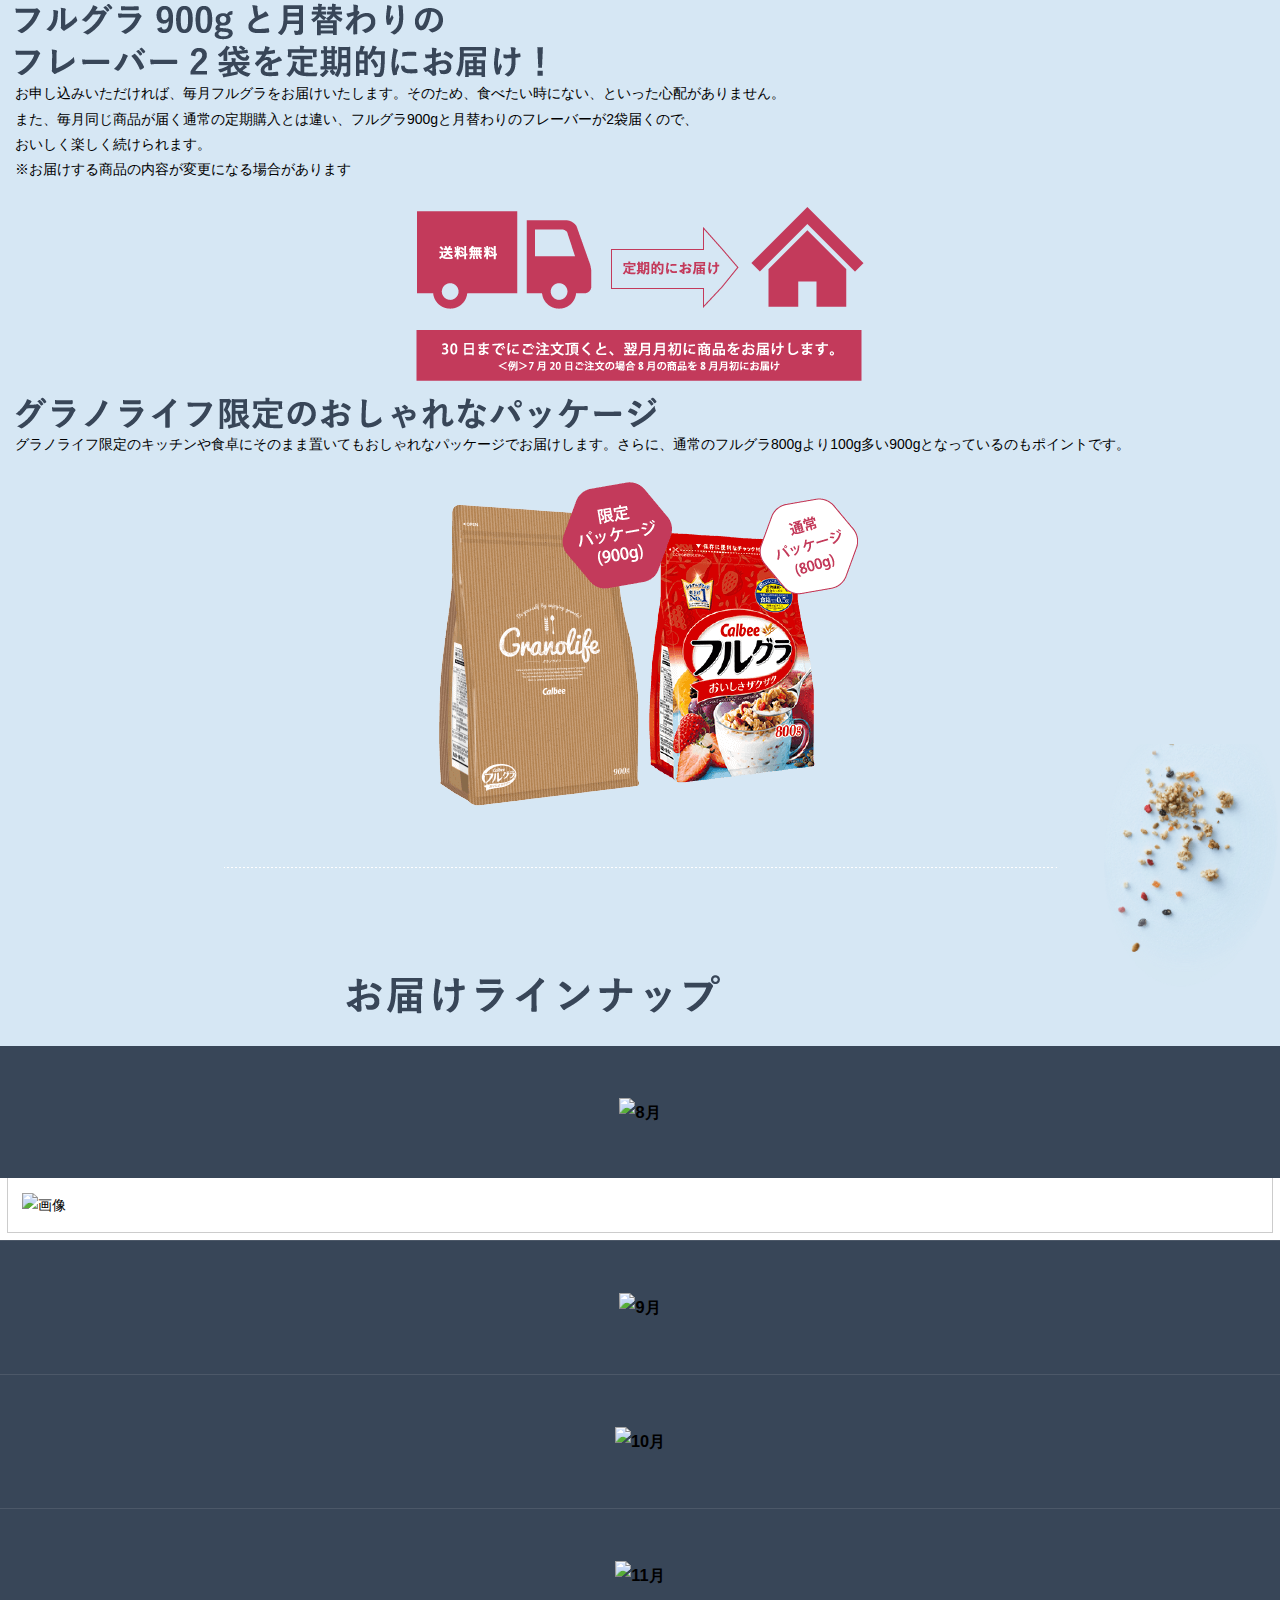
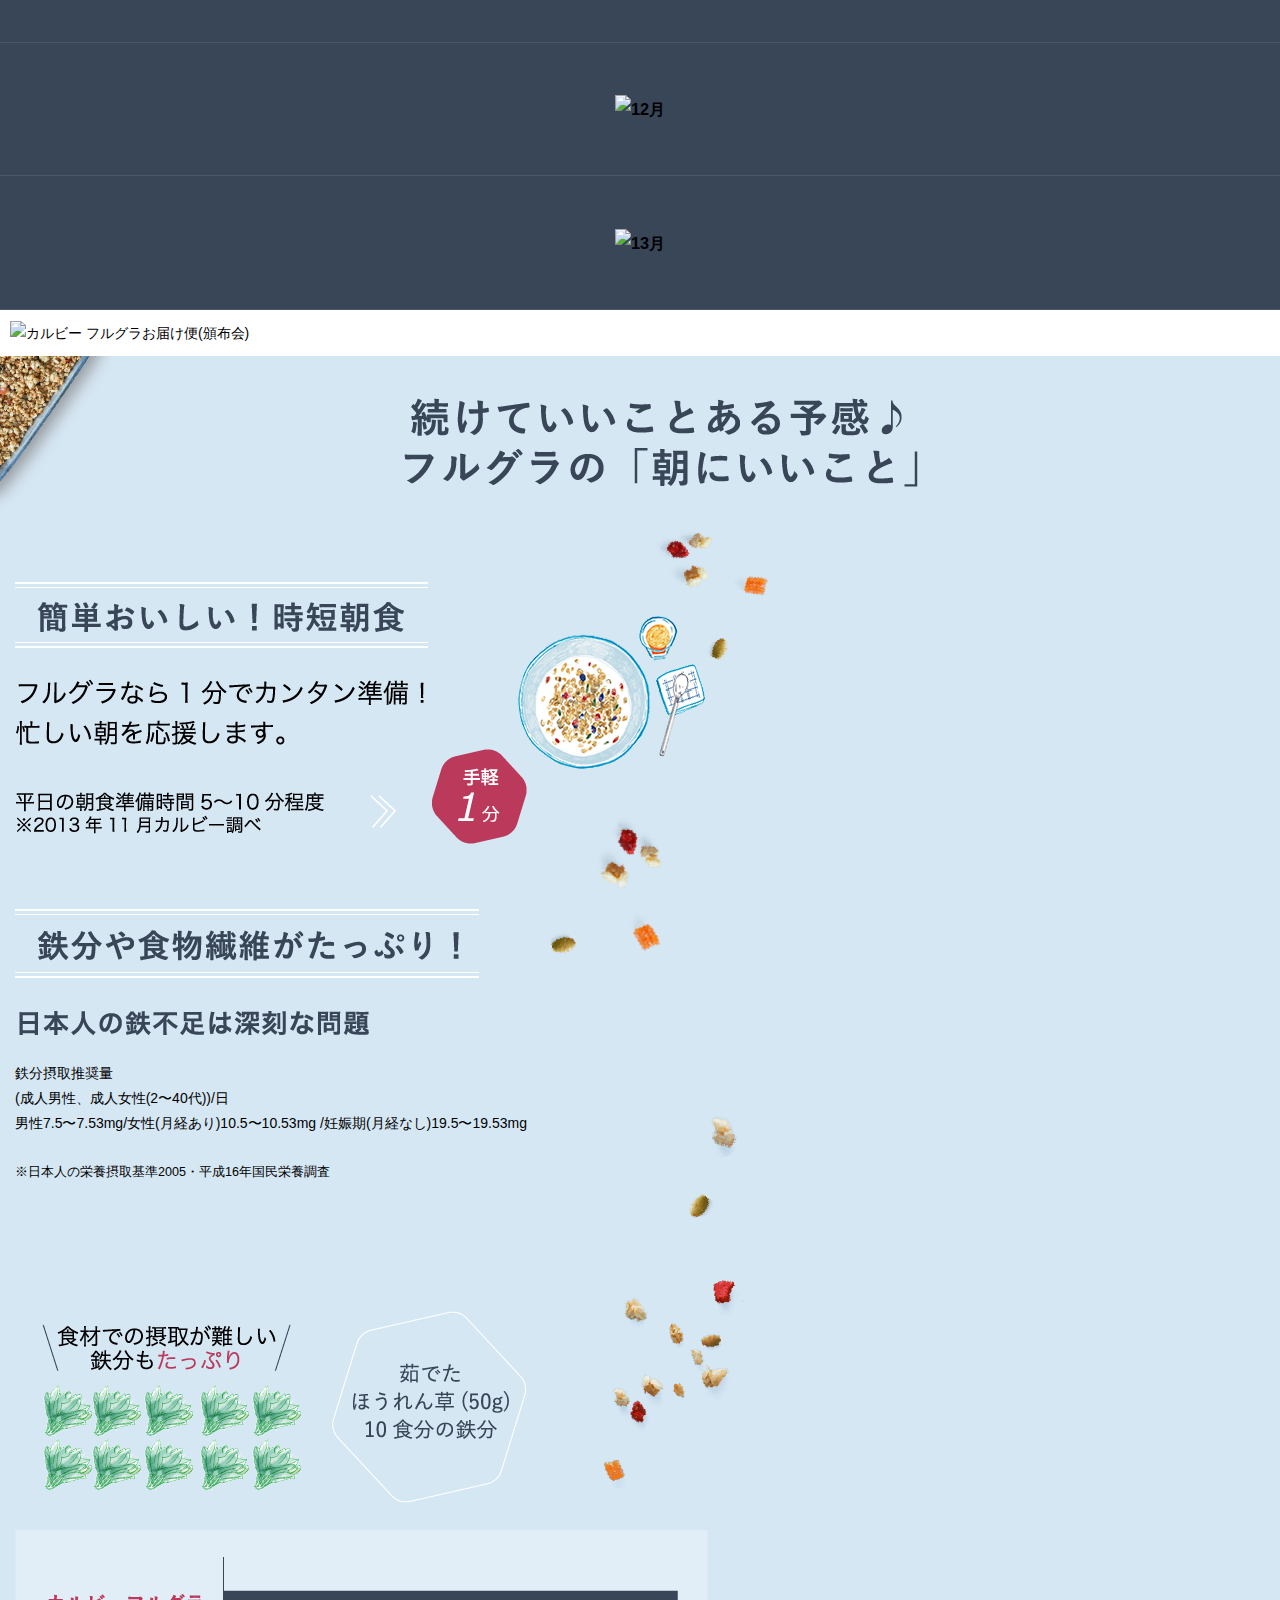
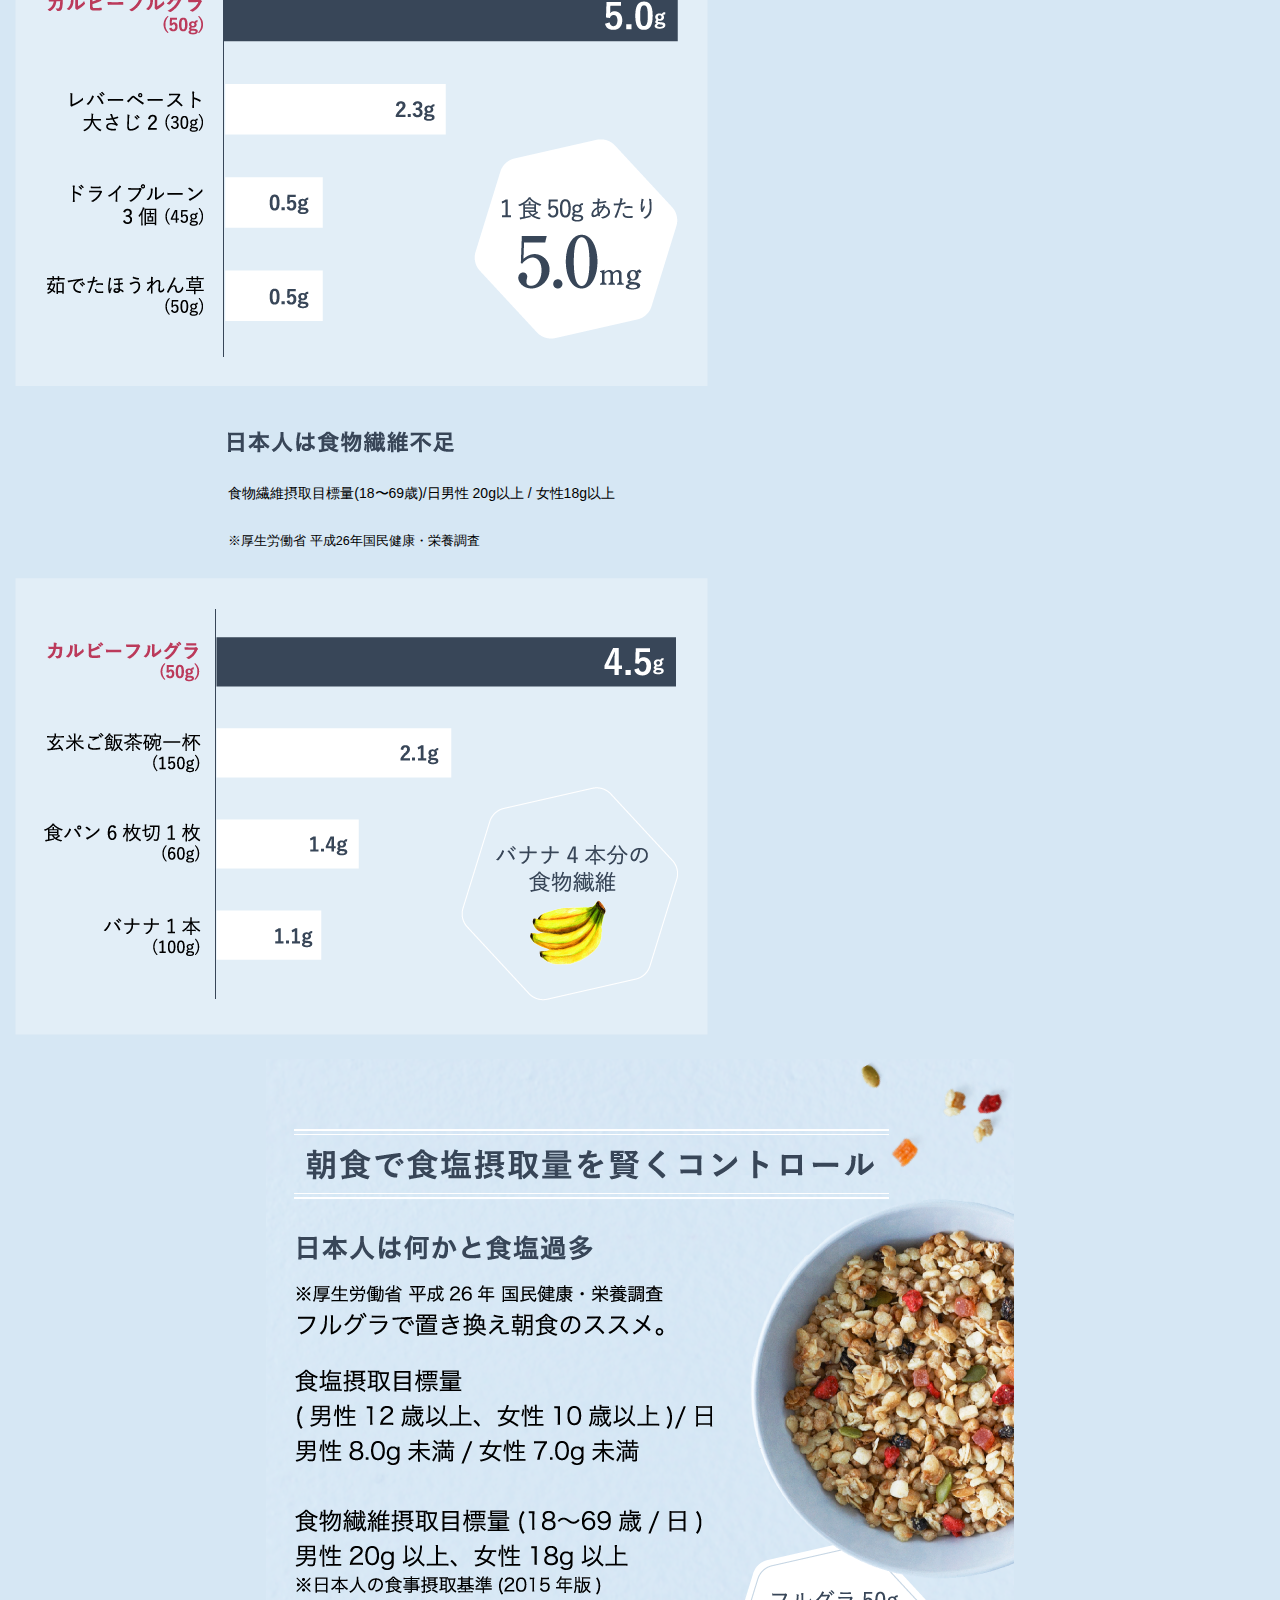
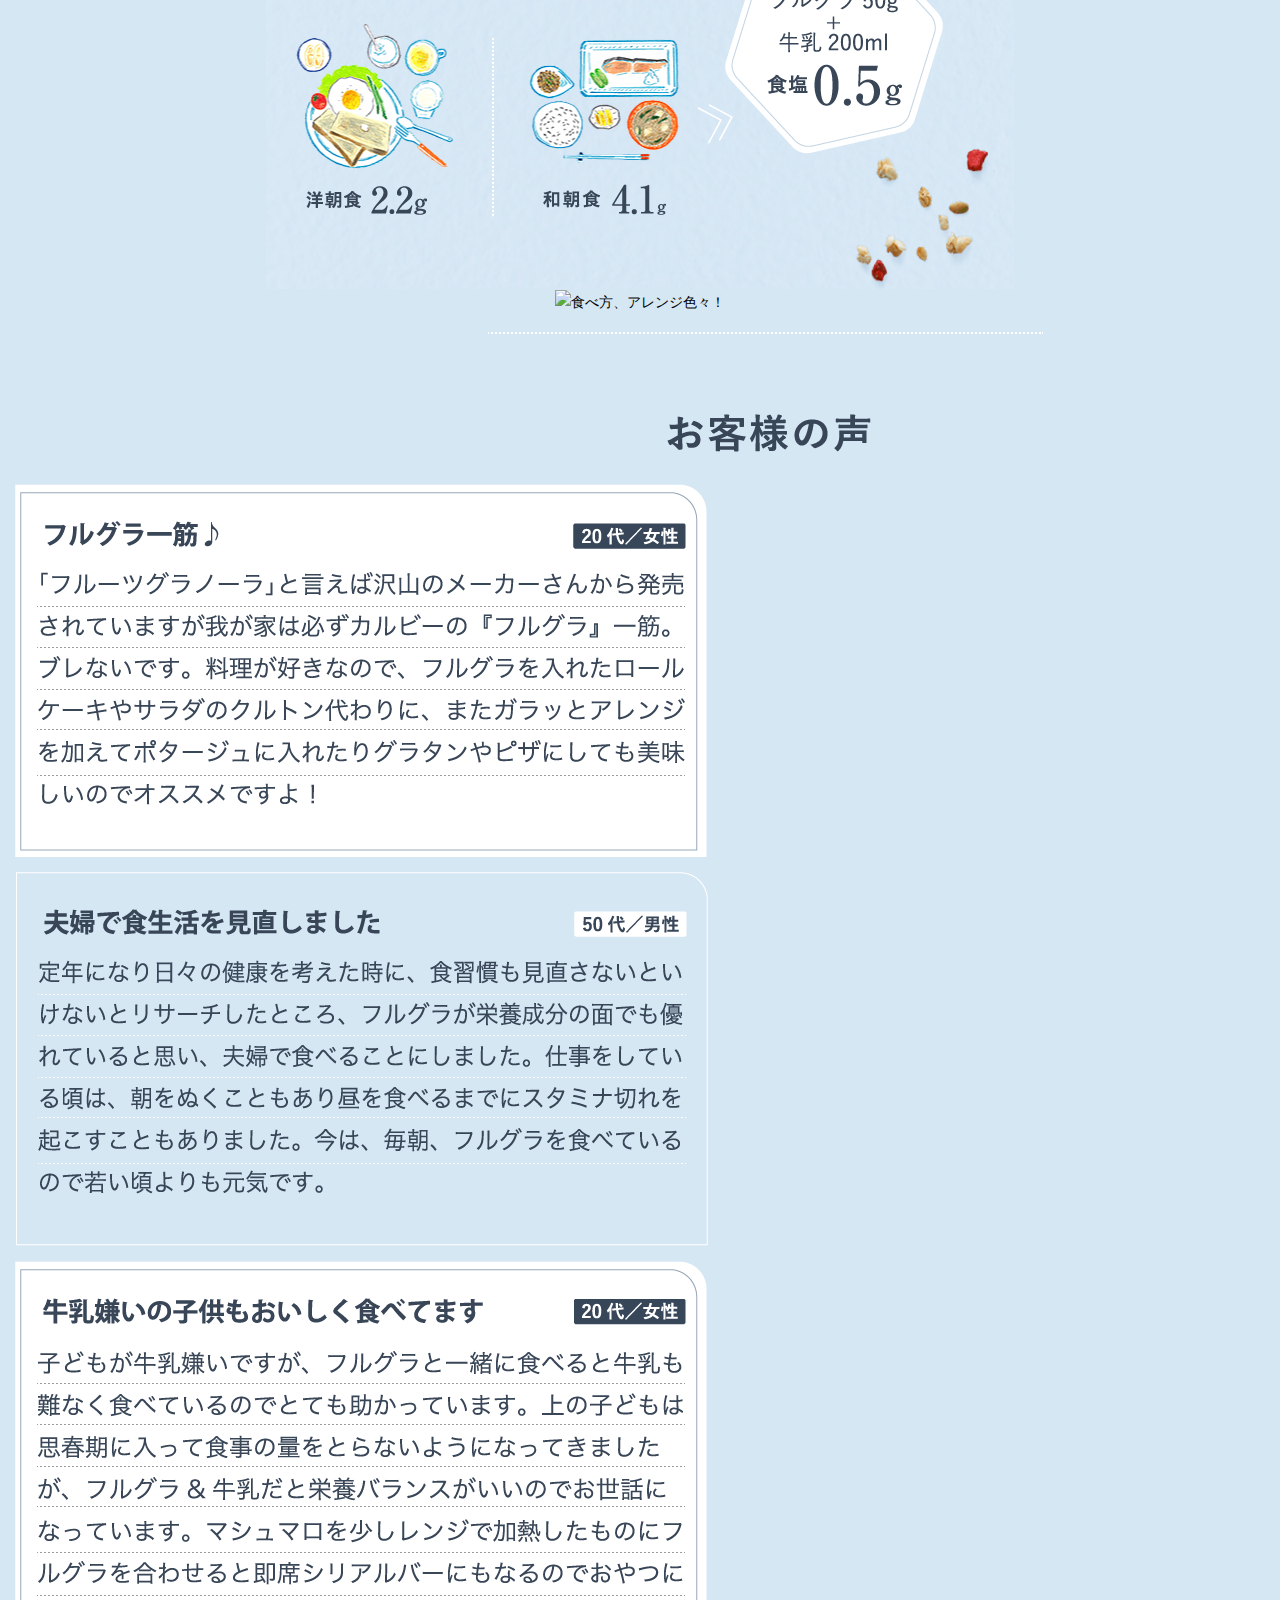
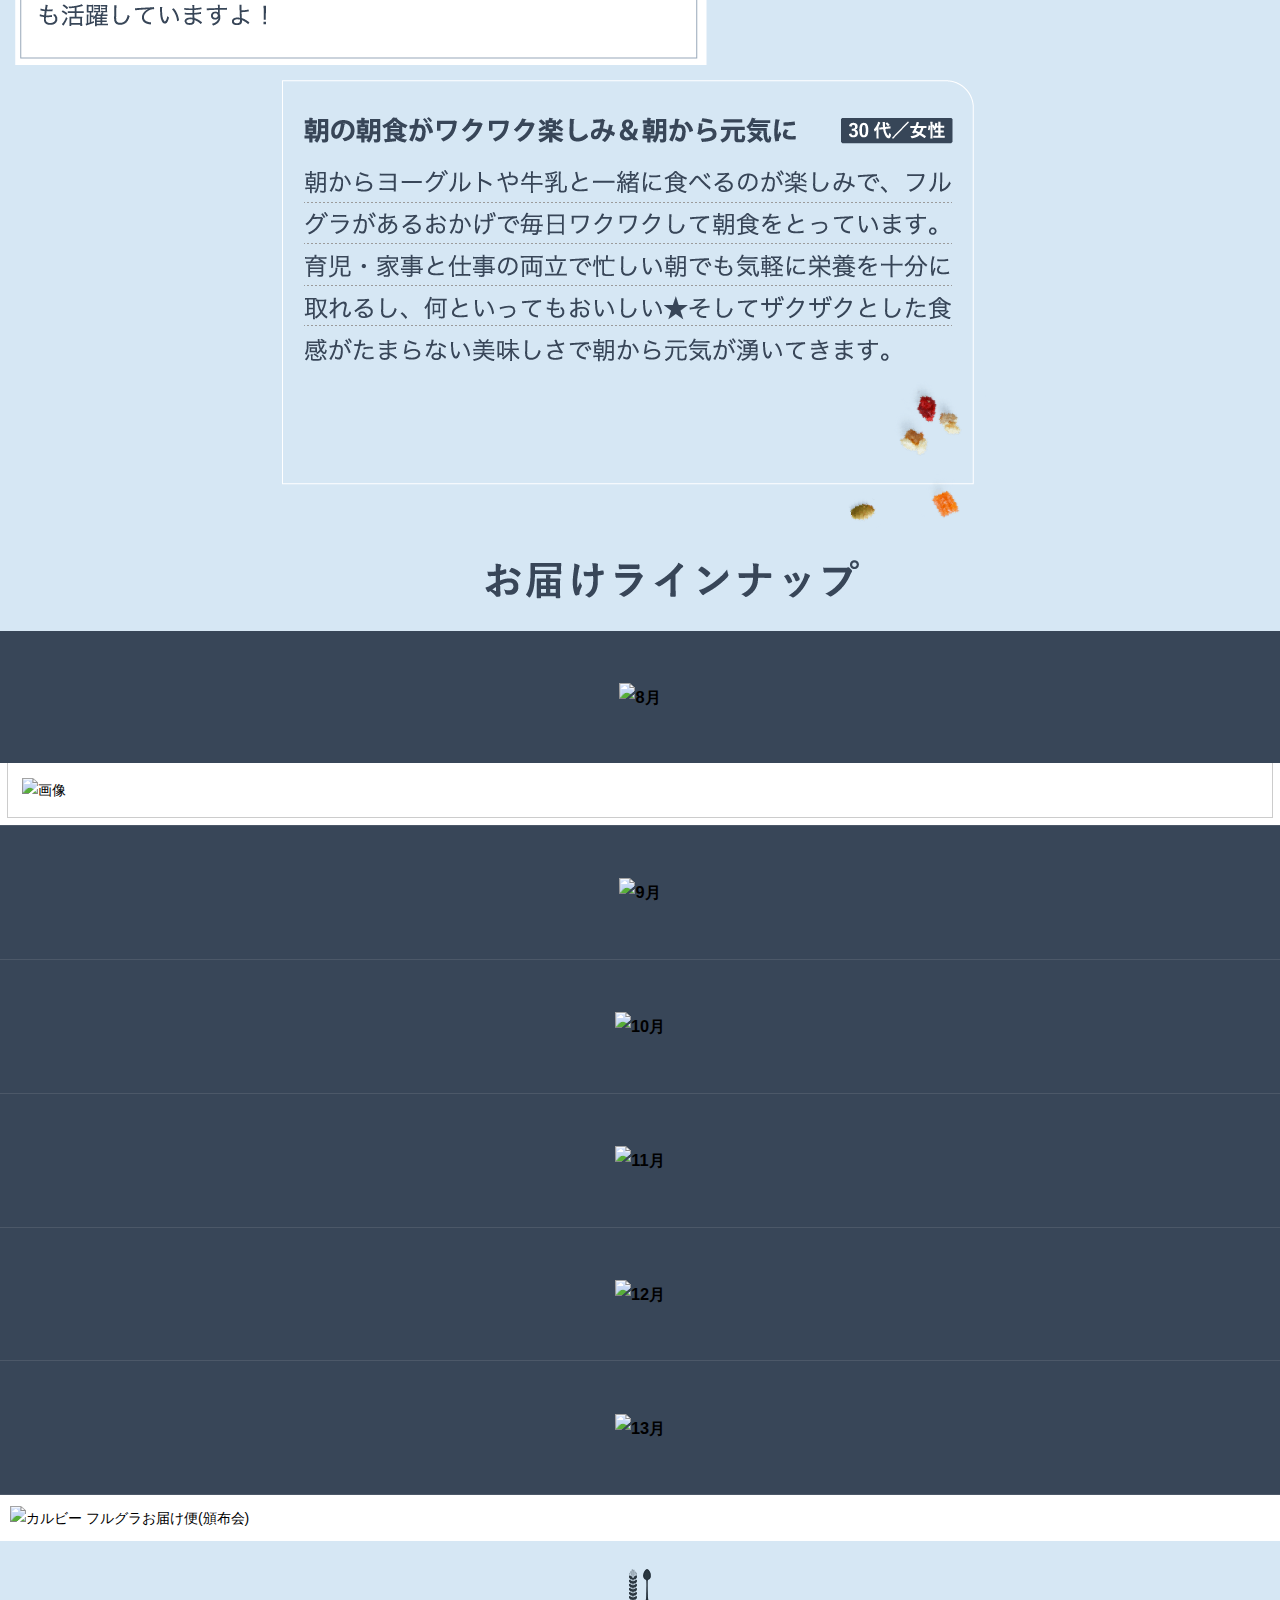
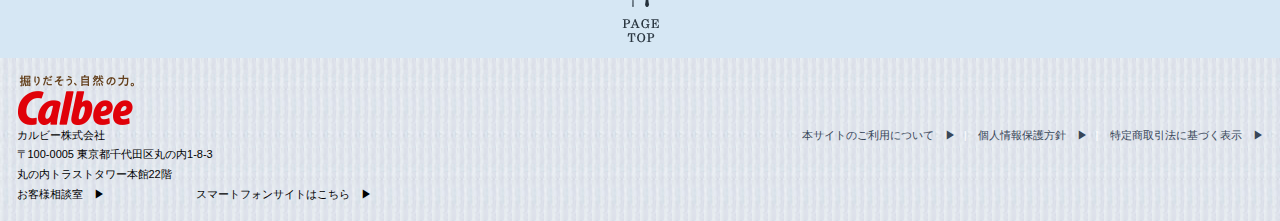
==== commit c0de3cad: "Update files" ====
--- a/sp/index.html
+++ b/sp/index.html
@@ -22,23 +22,17 @@
       <header id="header" class="header">
         <div class="container">
           <div class="group">
-            <a href="./" class="logo pull-left"><img src="images/logo.png" alt="Granolife"></a>
-            <h1 class="site-title pull-right"><img src="images/site_title.png" alt="Granolife(グラノライフ) 手軽においしいが毎月楽しめる フルグラお届け便(頒布会)"></h1>
+            <a href="./" class="logo"><img src="images/logo.png" alt="Granolife"></a>
           </div>
         </div>
       </header>
 
       <main id="main" class="site-main">
-        <div class="container">
-          <section id="sec01" class="sec-area">
+        <section id="sec01" class="sec-area">
+          <div class="container">
             <div id="leading" class="text-center"><img src="images/leading.png" alt="手軽においしいが毎月楽しめる手軽においしいが毎月楽しめる"></div>
             <div class="row">
-              <div class="grid-6">
-                <div class="text-center">
-                  <img src="images/product_img01.png" alt="グラノライフ限定パッケージでお届け">
-                </div>
-              </div>
-              <div class="grid-6">
+              <div class="grid-9">
                 <div class="title"><img src="images/sec01_title01.png" alt="カルビー フルグラお届け便(頒布会)"></div>
                 <div class="desc">
                   【お届けセット内容】<br>
@@ -47,165 +41,245 @@
                   ・カルビーお楽しみ商品<br>
                   (新商品・限定商品などオマケつき！)
                 </div>
+              </div>
+              <div class="grid-12 text-center">
+                <img src="images/product_img01.png" alt="グラノライフ限定パッケージでお届け">
                 <div class="price"><img src="images/price_2980.png" alt="2,980円(税込) /毎月×6回"></div>
                 <div class="btn">
                   <a href="./"><img src="images/btn_01.png" alt="フルグラ頒布会お申し込みはこちら"></a>
                 </div>
               </div>
             </div>
-          </section><!--/#sec01-->
-          <hr class="br">
-
-          <!--<section id="sec02" class="sec-area">
+          </div><hr class="br">
+        </section><!--/#sec01-->
+
+        <section id="sec02" class="sec-area">
+          <div class="container">
             <h2><img src="images/sec02_title_main.png" alt="6ヶ月、月替わりでフレーバーが楽しめるカルビーフルグラお届け便(頒布会)"></h2>
             <div class="row">
-              <div class="grid-6">
-                <img id="sec2-img1" src="images/sec02_img01.png" alt="30日までにご注文頂くと、翌月月初に商品をお届けします。＜例＞7月20日ご注文の場合8月の商品を8月月初にお届け">
-              </div>
-              <div class="grid-6">
+              <div class="grid-12">
                 <h3><img src="images/sec02_title01.png" alt="フルグラ900gと月替わりのフレーバー2袋を定期的にお届け！"></h3>
                 <p>お申し込みいただければ、毎月フルグラをお届けいたします。そのため、食べたい時にない、といった心配がありません。<br>また、毎月同じ商品が届く通常の定期購入とは違い、フルグラ900gと月替わりのフレーバーが2袋届くので、<br>おいしく楽しく続けられます。<br>※お届けする商品の内容が変更になる場合があります</p>
               </div>
-            </div>
-            <div class="row">
-              <div class="grid-6">
+              <div class="grid-12 text-center">
+                <img id="sec2-img1" src="images/sec02_img01.png" alt="30日までにご注文頂くと、翌月月初に商品をお届けします。＜例＞7月20日ご注文の場合8月の商品を8月月初にお届け">
+              </div>
+            </div>
+            <div class="row">
+              <div class="grid-12">
                 <h3><img src="images/sec02_title02.png" alt="グラノライフ限定のおしゃれなパッケージ"></h3>
                 <p>グラノライフ限定のキッチンや食卓にそのまま置いてもおしゃれなパッケージでお届けします。さらに、通常のフルグラ800gより100g多い900gとなっているのもポイントです。</p>
               </div>
-              <div class="grid-6">
+              <div class="grid-12 text-center">
                 <img id="sec2-img2" src="images/sec02_img02.png" alt="限定パッケージ(900g)">
               </div>
-            </div>
-          </section>--><!--/#sec02-->
-          <hr class="br">
-
-          <!--<section id="sec03" class="sec-area">
-            <h2><img src="images/sec_title_del.png" alt="お届けラインナップ"></h2>
-            <p class="img-sec">
-              <img src="images/del_group01.png" alt="お届けラインナップ">
-            </p>
-            <p class="img-sec">
-              <a href="./"><img src="images/del_group02.png" alt="お届けラインナップ"></a>
-            </p>
-          </section>--><!--/#sec03-->
-
-          <!--<section id="sec04" class="sec-area">
-            <div id="part1">
+            </div><hr class="br">
+          </div>
+        </section><!--/#sec02-->
+
+        <section id="sec03" class="sec-area">
+          <div class="container">
+            <div class="row">
+              <div class="grid-10">
+                <h2><img src="images/sec_title_del.png" alt="お届けラインナップ"></h2>
+              </div>
+            </div>
+            <ul class="accordion">
+              <li>
+                <h3 class="active"><img src="images/m8.png" alt="8月"><span class="icon-status"></span></h3>
+                <div class="inner" style="display:block;">
+                  <img src="images/del_group1.png" alt="画像">
+                </div>
+              </li>
+              <li>
+                <h3><img src="images/m9.png" alt="9月"><span class="icon-status"></span></h3>
+                <div class="inner">
+                  <img src="images/del_group2.png" alt="画像">
+                </div>
+              </li>
+              <li>
+                <h3><img src="images/m10.png" alt="10月"><span class="icon-status"></span></h3>
+                <div class="inner">
+                  <img src="images/del_group3.png" alt="画像">
+                </div>
+              </li>
+              <li>
+                <h3><img src="images/m11.png" alt="11月"><span class="icon-status"></span></h3>
+                <div class="inner">
+                  <img src="images/del_group4.png" alt="画像">
+                </div>
+              </li>
+              <li>
+                <h3><img src="images/m12.png" alt="12月"><span class="icon-status"></span></h3>
+                <div class="inner">
+                  <img src="images/del_group5.png" alt="画像">
+                </div>
+              </li>
+              <li>
+                <h3><img src="images/m13.png" alt="13月"><span class="icon-status"></span></h3>
+                <div class="inner">
+                  <img src="images/del_group6.png" alt="画像">
+                </div>
+              </li>
+            </ul>
+            <div class="row">
+              <div class="grid-12">
+                <div class="btn-del">
+                  <a href="./"><img src="images/del_group7.png" alt="カルビー フルグラお届け便(頒布会)"></a>
+                </div>
+              </div>
+            </div>
+          </div>
+        </section><!--/#sec03-->
+
+        <section id="sec04" class="sec-area">
+          <div id="part1">
+            <div class="container">
               <div class="row">
-                <div class="grid-offset-4 grid-8">
+                <div class="grid-12">
                   <h2><img src="images/sec04_title_main.png" alt="続けていいことある予感♪フルグラの「朝にいいこと」"></h2>
-                  <p><img src="images/sec04_img01.png" alt="簡単おいしい！時短朝食"></p>
-                </div>
-              </div>
-            </div>
-            <div id="part2">
+                  <p id="sec04-img01"><img src="images/sec04_img01.png" alt="簡単おいしい！時短朝食"></p>
+                </div>
+              </div>
+            </div>
+          </div>
+          <div id="part2">
+            <div class="container">
               <div class="row">
-                <div class="grid-6">
+                <div class="grid-12">
                   <div class="img-part"><img src="images/sec04_part2_img01.png" alt="鉄分や食物繊維がたっぷり！"></div>
                   <p>鉄分摂取推奨量<br>(成人男性、成人女性(2〜40代))/日<br>男性7.5〜7.53mg/女性(月経あり)10.5〜10.53mg /妊娠期(月経なし)19.5〜19.53mg</p>
                   <p class="small">※日本人の栄養摂取基準2005・平成16年国民栄養調査</p>
                   <div class="img-part"><img src="images/sec04_part2_img02.png" alt="鉄分や食物繊維がたっぷり！"></div>
                 </div>
-                <div class="grid-6">
-                  <img src="images/sec04_part2_img03.png" alt="カルビーフルグラ(50g)">
+                <div class="grid-12">
+                  <p><img src="images/sec04_part2_img03.png" alt="カルビーフルグラ(50g)"></p>
                 </div>
               </div>
               <div class="row">
-                <div class="grid-7">
+                <div class="grid-10 grid-offset-2">
+                  <h3><img src="images/sec04_title_01.png" alt="日本人は食物繊維不足"></h3>
+                  <p>食物繊維摂取目標量(18〜69歳)/日男性 20g以上 / 女性18g以上</p>
+                  <div class="small">※厚生労働省 平成26年国民健康・栄養調査</div>
+                </div>
+                <div class="grid-12">
                   <p><img src="images/sec04_part2_img04.png" alt="カルビーフルグラ(50g)"></p>
                 </div>
-                <div class="grid-5">
-                  <h3><img src="images/sec04_title_01.png" alt="日本人は食物繊維不足"></h3>
-                  <p>食物繊維摂取目標量(18〜69歳)/日<br>男性 20g以上 / 女性18g以上</p>
-                  <div class="small">※厚生労働省 平成26年国民健康・栄養調査</div>
-                </div>
-              </div>
-            </div>
-            <div id="part3">
-              <div class="row">
-                <div class="grid-12">
-                  <img src="images/sec04_part3_img01.png" alt="朝食で食塩摂取量を賢くコントロール">
-                </div>
-              </div>
-            </div>
-            <div id="part4">
-              <div class="row">
-                <div class="grid-7">
-                  <img src="images/sec04_part4_img01.png" alt="食べ方、アレンジ色々！">
-                </div>
-                <div class="grid-5">
-                  <h3><img src="images/sec04_part4_title01.png" alt="食べ方、アレンジ色々！"></h3>
-                  <p>
-                    ・ヨーグルトに入れて<br>
-                    ・簡単！ケーキやクッキーに<br>
-                    ・スムージーに<br>
-                    ・サラダに入れて<br>
-                    ・スープに入れて
-                  </p>
-                  <p>ちょっとした工夫で<br>どんなアレンジも手軽に楽しめます。</p>
-                </div>
-              </div>
-            </div><hr class="br">
-          </section>--><!--/#sec04-->
-
-          <!--<section id="sec05" class="sec-area">
+              </div>
+            </div>
+          </div>
+          <div id="part3">
+            <div class="text-center">
+              <img src="images/sec04_part3_img01.png" alt="朝食で食塩摂取量を賢くコントロール">
+            </div>
+          </div>
+          <div id="part4">
+            <div class="text-center">
+              <img src="images/sec04_part4_img01.jpg" alt="食べ方、アレンジ色々！">
+            </div>
+          </div>
+        </section><!--/#sec04-->
+
+        <section id="sec05" class="sec-area">
+          <div class="container">
             <h2><img src="images/sec05_title_main.png" alt="お客様の声"></h2>
             <div class="row">
-              <div class="grid-6"><img src="images/block_img01.png" alt="フルグラ一筋♪"></div>
-              <div class="grid-6"><img src="images/block_img02.png" alt="夫婦で食生活を見直しました"></div>
-            </div>
-            <div class="row">
-              <div class="grid-6"><img src="images/block_img03.png" alt="牛乳嫌いの子供もおいしく食べています"></div>
-              <div class="grid-6"><img src="images/block_img04.png" alt="朝の朝食がワクワク楽しみ&朝から元気に！"></div>
-            </div>
-          </section>--><!--/#sec05-->
-
-          <!--<section id="sec06" class="sec-area">
+              <div class="grid-12"><img src="images/block_img01.png" alt="フルグラ一筋♪"></div>
+              <div class="grid-12"><img src="images/block_img02.png" alt="夫婦で食生活を見直しました"></div>
+            </div>
+            <div class="row">
+              <div class="grid-12"><img src="images/block_img03.png" alt="牛乳嫌いの子供もおいしく食べています"></div>
+            </div>
+          </div>
+          <div class="text-center">
+            <img src="images/block_img04.png" alt="朝の朝食がワクワク楽しみ&朝から元気に！">
+          </div>
+        </section><!--/#sec05-->
+
+        <section id="sec06" class="sec-area">
+          <div class="container">
             <h2><img src="images/sec_title_del.png" alt="お届けラインナップ"></h2>
-            <p class="img-sec">
-              <img src="images/del_group01.png" alt="お届けラインナップ">
-            </p>
-            <p class="img-sec">
-              <a href="./"><img src="images/del_group02.png" alt="お届けラインナップ"></a>
-            </p>
-          </section>-->
+            <ul class="accordion">
+              <li>
+                <h3 class="active"><img src="images/m8.png" alt="8月"><span class="icon-status"></span></h3>
+                <div class="inner" style="display:block;">
+                  <img src="images/del_group1.png" alt="画像">
+                </div>
+              </li>
+              <li>
+                <h3><img src="images/m9.png" alt="9月"><span class="icon-status"></span></h3>
+                <div class="inner">
+                  <img src="images/del_group2.png" alt="画像">
+                </div>
+              </li>
+              <li>
+                <h3><img src="images/m10.png" alt="10月"><span class="icon-status"></span></h3>
+                <div class="inner">
+                  <img src="images/del_group3.png" alt="画像">
+                </div>
+              </li>
+              <li>
+                <h3><img src="images/m11.png" alt="11月"><span class="icon-status"></span></h3>
+                <div class="inner">
+                  <img src="images/del_group4.png" alt="画像">
+                </div>
+              </li>
+              <li>
+                <h3><img src="images/m12.png" alt="12月"><span class="icon-status"></span></h3>
+                <div class="inner">
+                  <img src="images/del_group5.png" alt="画像">
+                </div>
+              </li>
+              <li>
+                <h3><img src="images/m13.png" alt="13月"><span class="icon-status"></span></h3>
+                <div class="inner">
+                  <img src="images/del_group6.png" alt="画像">
+                </div>
+              </li>
+            </ul>
+            <div class="row">
+              <div class="grid-12">
+                <div class="btn-del">
+                  <a href="./"><img src="images/del_group7.png" alt="カルビー フルグラお届け便(頒布会)"></a>
+                </div>
+              </div>
+            </div>
+          </div>
+        </section>
+      </main>
+    </div>
+
+    <div class="page-top">
+      <a href="#header"><img src="images/page_top.png" alt="Page top"></a>
+    </div>
+
+    <footer id="footer" class="site-footer">
+      <div class="row">
+        <div class="grid-12">
+          <div class="foo-logo"><img src="images/calbee.png" alt="Calbee"></div>
         </div>
-      </main>
-
-      <div class="page-top">
-        <a href="#header"><img src="images/page_top.png" alt="Page top"></a>
+        <div class="grid-12">
+          <div class="clearfix">
+            <div class="address pull-left">
+              カルビー株式会社<br>
+              〒100-0005 東京都千代田区丸の内1-8-3<br>
+              丸の内トラストタワー本館22階
+            </div>
+            <ul class="nav-menu pull-right">
+              <li><a href="#">本サイトのご利用について　▶︎</a></li>
+              <li><a href="#">個人情報保護方針　▶︎</a></li>
+              <li><a href="#">特定商取引法に基づく表示　▶︎</a></li>
+            </ul>
+          </div>
+          <div class="clearfix">
+            <ul class="other">
+              <li><a href="#">お客様相談室　▶︎</a></li>
+              <li><a href="#">スマートフォンサイトはこちら　▶︎</a></li>
+            </ul>
+          </div>
+        </div>
       </div>
-    </div>
-
-    <div class="container">
-      <footer id="footer" class="site-footer">
-        <div class="row">
-          <div class="grid-2">
-            <div class="foo-logo"><img src="images/calbee.png" alt="Calbee"></div>
-          </div>
-          <div class="grid-10">
-            <div class="clearfix">
-              <div class="address pull-left">
-                カルビー株式会社<br>
-                〒100-0005 東京都千代田区丸の内1-8-3<br>
-                丸の内トラストタワー本館22階
-              </div>
-              <ul class="nav-menu pull-right">
-                <li><a href="#">本サイトのご利用について　▶︎</a></li>
-                <li><a href="#">個人情報保護方針　▶︎</a></li>
-                <li><a href="#">特定商取引法に基づく表示　▶︎</a></li>
-              </ul>
-            </div>
-            <div class="clearfix">
-              <ul class="other">
-                <li><a href="#">お客様相談室　▶︎</a></li>
-                <li><a href="#">スマートフォンサイトはこちら　▶︎</a></li>
-              </ul>
-            </div>
-          </div>
-        </div>
-      </footer>
-    </div>
+    </footer>
 
     <script src="https://ajax.googleapis.com/ajax/libs/jquery/1.12.4/jquery.min.js"></script>
 		<script
--- a/sp/css/style.css
+++ b/sp/css/style.css
@@ -186,9 +186,6 @@
   margin-top: 1.75em;
   margin-bottom: 1.75em;
 }
-p:last-child{
-  margin-bottom: 0;
-}
 * {
   -webkit-box-sizing: border-box;
      -moz-box-sizing: border-box;
@@ -206,7 +203,7 @@
 }
 body {
   font-family:"ヒラギノ角ゴ Pro W3", "Hiragino Kaku Gothic Pro",Osaka, "メイリオ", Meiryo, "ＭＳ Ｐゴシック", "MS PGothic", sans-serif;
-  font-size: 16px;
+  font-size: 14px;
   color: #000;
   background-color: #D6E7F4;
   line-height: 1.8;
@@ -284,7 +281,7 @@
 }
 h2{
   text-align: center;
-  margin-bottom: 3em;
+  margin-bottom: 1.5em;
 }
 [role="button"] {
   cursor: pointer;
@@ -303,7 +300,6 @@
   margin-left: auto;
   padding-left: 15px;
   padding-right: 15px;
-  width: 960px;
 }
 .row {
   margin-left: -15px;
@@ -512,7 +508,7 @@
   margin-bottom: 3em;
 }
 .small{
-  font-size: 75%;
+  font-size: 90%;
 }
 .br {
 	background: url(../images/breakline.png) no-repeat center center;
@@ -523,207 +519,174 @@
 	margin-top: 3em;
 	margin-bottom: 4em;
 }
+.header {
+	background: url(../images/pattern.jpg);
+	margin-bottom: 1.5em;
+}
+.header .logo {
+	display: block;
+	text-align: center;
+	width: 50%;
+	margin-left: auto;
+	margin-right: auto;
+}
 .header .group,
 .header .logo,
-#main #sec03,
 #main #sec04,
-#main #sec03 .img-sec{
+#main #sec03 .img-sec,
+#main #sec06{
   position: relative;
-}
-
-
-.header {
-	background: url(../images/pattern.jpg);
-	margin-bottom: 60px;
 }
 .header .group:before {
 	content: '';
 	position: absolute;
-	left: -380px;
-	top: 0;
+	left: -25%;
+	top: -130%;
 	background: url(../images/bg01.png) no-repeat;
-	width: 500px;
-	height: 600px;
-	background-size: 500px auto;
-}
-/*.header .group:after {
+	width: 50%;
+	height: 270px;
+	background-size: 100% auto;
+}
+#sec01 #leading{
+	margin-bottom: 1.5em;
+}
+#main #sec01 .title,
+#main #sec01 .desc,
+#main #sec01 .price{
+  margin-bottom: 1em;
+}
+#main #sec01 {
+	background: url(../images/bg02.png) no-repeat;
+	background-size: 70% auto;
+	background-position: 230% 0%;
+}
+#main #sec01 .btn{
+	position: relative;
+	z-index: 1;
+}
+#main #sec02 {
+	background: url(../images/bg03.png) no-repeat;
+	background-size: 370px auto;
+	background-position: -230px 45px;
+	margin-top: -320px;
+}
+#main #sec02 h2 {
+	margin-top: 320px;
+}
+#main #sec02 h3{
+  margin-bottom: 0;
+}
+#main #sec02 h3 + p{
+  margin-top: .25em;
+}
+#main .accordion{
+  background-color: #FFF;
+  margin-bottom: 0;
+}
+#main .accordion{
+  list-style: none;
+  padding: 0;
+  margin-left: -15px;
+  margin-right: -15px;
+}
+#main ul.accordion h3 {
+	background-color: #384658;
+	text-align: center;
+	padding: 4% 45%;
+  margin-top: 0;
+  margin-bottom: 0;
+  position: relative;
+}
+#main ul.accordion h3 .icon-status {
+	display: inline-block;
+	position: absolute;
+	right: 15px;
+	width: 15px;
+	height: 15px;
+	background-image: url(../images/icon_plus.png);
+	background-repeat: no-repeat;
+	top: calc(50% - 7px);
+	background-size: 15px;
+}
+#main ul.accordion li h3.active .icon-status{
+  background-image: url(../images/icon_minus.png);
+  top: 50%;
+}
+#main ul.accordion li{
+	border-bottom: 1px solid rgba(56, 70, 88, 0.9);
+}
+#main ul.accordion .inner{
+	margin: 0 .5em .5em;
+	border-bottom: 1px solid #ccc;
+	padding: 1em;
+	border-left: 1px solid #ccc;
+	border-right: 1px solid #ccc;
+  display: none;
+}
+#main #sec03 {
+	background: url(../images/bg07.png) no-repeat;
+	background-position: 220px -10px;
+	background-size: 180px auto;
+	margin-top: -180px;
+}
+#main #sec03 h2{
+  margin-top: 150px;
+}
+#main #sec03 .btn-del,
+#main #sec06 .btn-del {
+	background-color: #FFF;
+	margin-right: -15px;
+	margin-left: -15px;
+	padding: 10px;
+}
+#main #sec04 #part1 {
+	background: url(../images/bg04.png) no-repeat;
+	background-size: 300px auto;
+	background-position: -180px -140px;
+  overflow: hidden;
+}
+#main #sec04 #part1 h2{
+	margin-top: 2em;
+	margin-left: 2em;
+	margin-bottom: -1em;
+}
+#main #sec04 #part2 .img-part{
+  margin-top: -90px;
+}
+#main #sec05{
+  background: url(../images/bg11.jpg) no-repeat;
+  background-position:  center 0;
+  background-size: 100% auto;
+}
+#main #sec05 .grid-12{
+  margin-bottom: 15px;
+}
+#main #sec05 > .text-center{
+	padding-left: 15px;
+}
+#main #sec05 h2{
+	margin-left: 20%;
+}
+/*#main #sec06:before {
 	content: '';
 	position: absolute;
-	right: -400px;
-	top: 70px;
-	background: url(../images/bg02.png) no-repeat;
-	width: 470px;
-	height: 600px;
-	background-size: 470px auto;
+	top: -3%;
+	left: -15%;
+	background: url(../images/bg12.png) no-repeat;
+	width: 70%;
+	height: 200px;
+	background-size: 100% auto;
+	z-index: 1;
 }*/
-.header .site-title{
-	margin-top: 15px;
-}
-#main #sec01{
-  color: #384658;
-  position: relative;
-}
-#main #sec01:after {
-    content: '';
-    position: absolute;
-    right: -400px;
-    top: 70px;
-    background: url(../images/bg02.png) no-repeat;
-        background-size: auto auto;
-    width: 470px;
-    height: 600px;
-    background-size: 470px auto;
-}
-
-#main #sec01 .title{
-  margin: 1em 0;
-}
-#main #sec01 .price {
-	margin: .5em 0;
-}
-#main #leading {
-	margin-bottom: 3em;
-}
-#main #sec02{
-  color: #000;
-}
-#main #sec02 .row{
-  margin-bottom: 5em;
-}
-#main #sec02 .row:last-child{
-  margin-bottom: 0;
-}
-#main #sec02 #sec2-img1{
-  margin-top: 4em;
-}
-#main #sec02 #sec2-img2 {
-	margin-top: -2em;
-}
-#main #sec03:before {
-	content: '';
-	position: absolute;
-	left: -420px;
-	top: -280px;
-	background: url(../images/bg03.png) no-repeat;
-	width: 800px;
-	height: 600px;
-	background-size: 650px auto;
-}
-#main #sec04:before {
-	content: '';
-	position: absolute;
-	left: -410px;
-	top: -150px;
-	background: url(../images/bg04.png) no-repeat;
-	width: 800px;
-	height: 670px;
-	background-size: 800px auto;
-	z-index: -1;
-}
-#main #sec04 #part1 h2{
-  text-align: left;
-}
-#main #sec04 #part2{
-	margin-top: 6em;
-  position: relative;
-}
-#main #sec04 #part2 .small{
-  margin-bottom: 10px;
-}
-#main #sec04 #part2:after {
-	content: '';
-	position: absolute;
-	right: -270px;
-	bottom: -60px;
-	background: url(../images/bg07.png) no-repeat;
-	width: 420px;
-	height: 610px;
-	background-size: 420px auto;
-	z-index: -1;
-}
-#main #sec04 #part2 .row:last-child{
-  font-size: 18px;
-}
-#main #sec04 #part3 {
-	margin-top: 2em;
-}
-#main #sec04 #part4 {
-	margin-top: 3em;
-  position: relative;
-}
-#main #sec04 #part4:before {
-	content: '';
-	position: absolute;
-	left: -40px;
-	bottom: -170px;
-	background: url(../images/bg09.png) no-repeat;
-	width: 200px;
-	height: 230px;
-	z-index: -1;
-}
-#main #sec04 #part4 p:last-child{
-  font-size: 20px;
-}
-#main #sec04 .br{
-  background: url(../images/line_trick.png) no-repeat center center;
-}
-#main #sec05 {
-  margin-bottom: 8em;
-  position: relative;
-}
-#main #sec05:before{
-  content: '';
-	position: absolute;
-	left: -180px;
-	top: -90px;
-	background: url(../images/bg05.png) no-repeat;
-	width: 460px;
-	height: 390px;
-	background-size: 460px auto;
-	z-index: -1;
-}
-#main #sec05:after {
-	content: '';
-	position: absolute;
-	right: -180px;
-	top: -90px;
-	background: url(../images/bg08.png) no-repeat;
-	width: 370px;
-	height: 370px;
-	background-size: 370px auto;
-	z-index: -1;
-}
-#main #sec05:before {
-	content: '';
-	position: absolute;
-	left: -250px;
-	top: 200px;
-	background: url(../images/bg05.png) no-repeat;
-	width: 1000px;
-	height: 1000px;
-	background-size: 960px auto;
-	z-index: -1;
-}
-#main #sec05 .row + .row{
-  margin-top: 30px;
-}
-#main #sec06{
-  position: relative;
-}
-#main #sec06:before {
-	content: '';
-	position: absolute;
-	right: -400px;
-	top: -270px;
-	background: url(../images/bg06.png) no-repeat;
-	width: 700px;
-	height: 800px;
-	background-size: 700px auto;
-	z-index: -1;
+#main #sec06 h2{
+	position: relative;
+	z-index: 1;
+	margin-left: 3em;
 }
 .page-top {
 	text-align: center;
 	margin-bottom: 1em;
+	margin-top: 2em;
 }
 .site-footer {
 	background: url(../images/pattern.jpg);
@@ -759,3 +722,15 @@
   display: inline-block;
   margin-right: 8em;
 }
+
+@media (min-width: 481px){
+  #main #sec03{
+    background-position: right -40px;
+  }
+}
+
+@media (max-width: 480px){
+  body{
+    font-size: 12px;
+  }
+}
